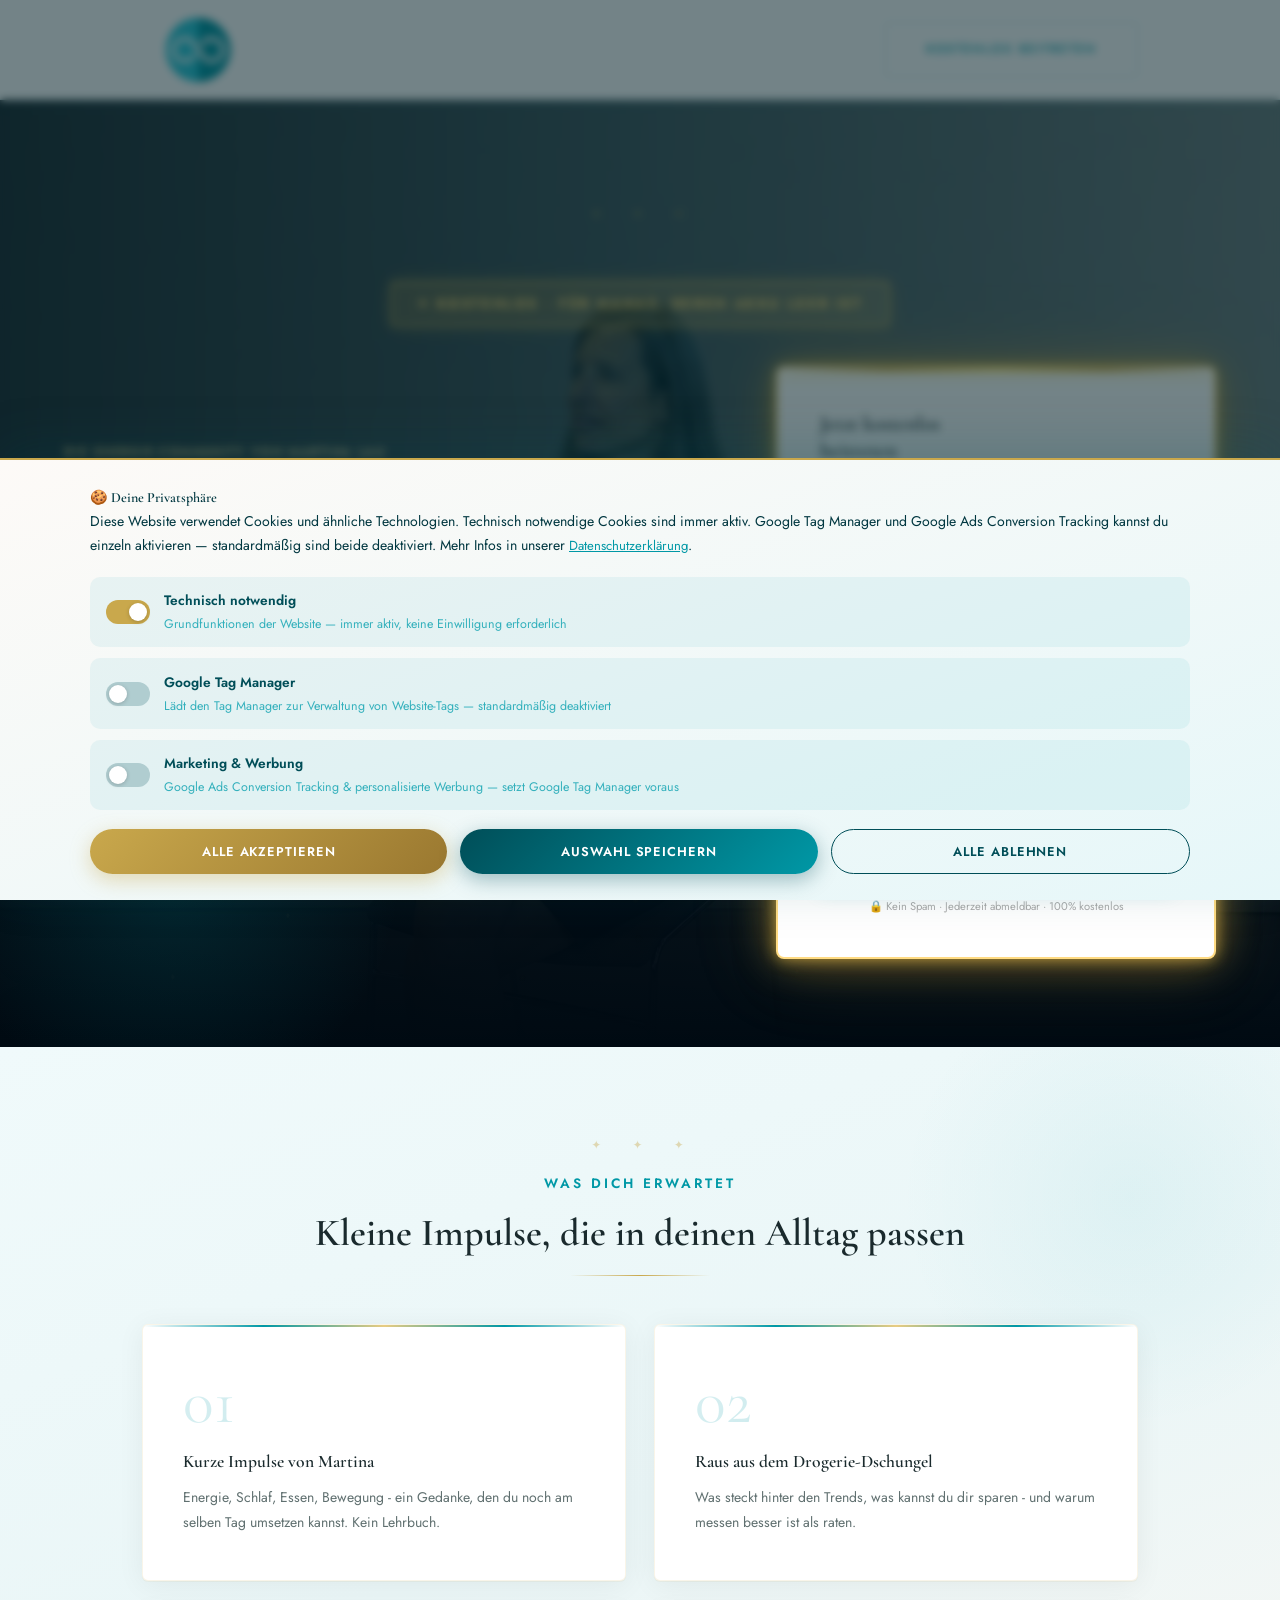
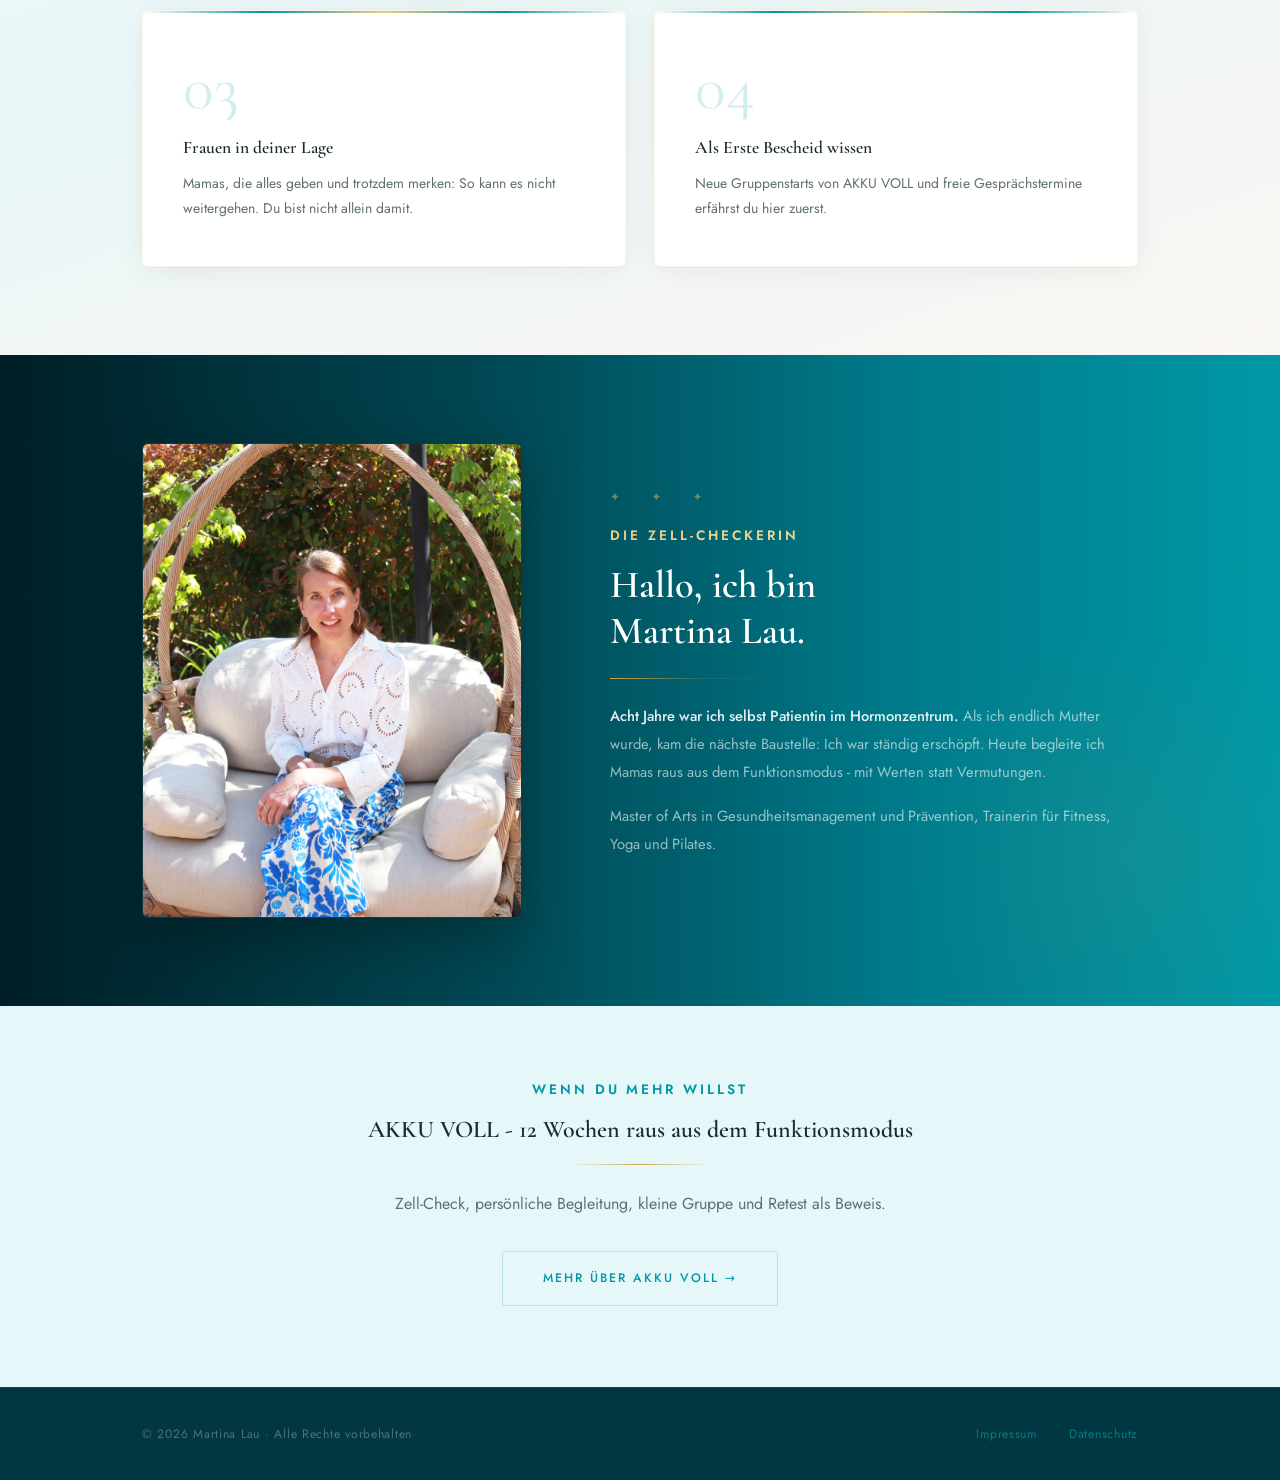
==== community.html @ 16f32d50 "Vorschau AKKU-VOLL-Coaching-Funnel: neue Startseite, Danke-Seite, Community (noindex) Noch nicht liv" ====
<!DOCTYPE html>
<html lang="de">
<head>
  <meta charset="UTF-8" />
  <meta name="viewport" content="width=device-width, initial-scale=1.0" />
  <title>Kostenlose Energie-Community | Martina Lau</title>
  <meta name="description" content="Die kostenlose Energie-Community von Martina Lau: kurze, alltagstaugliche Impulse für Mamas, deren Akku leer ist." />
  <meta name="robots" content="noindex, nofollow" /><!-- VORSCHAU: beim Livegang auf index, follow -->

  <!-- Consent Mode v2 Default — muss VOR GTM stehen -->
  <script>
    window.dataLayer = window.dataLayer || [];
    function gtag(){dataLayer.push(arguments);}
    gtag('consent', 'default', {
      'ad_storage':              'denied',
      'ad_user_data':            'denied',
      'ad_personalization':      'denied',
      'analytics_storage':       'denied',
      'functionality_storage':   'denied',
      'personalization_storage': 'denied',
      'security_storage':        'denied',
      'wait_for_update': 1000
    });
    // Gespeicherte Einwilligung SOFORT anwenden — vor GTM-Start, damit Tags mit
    // Consent-Pflicht schon beim ersten Page-View-Trigger korrekt feuern können
    (function() {
      try {
        var raw = localStorage.getItem('martina_lau_consent');
        if (!raw) return;
        var d = JSON.parse(raw);
        if (d.expires && Date.now() > d.expires) return;
        var mkt = !!d.marketing;
        gtag('consent', 'update', {
          'ad_storage':              mkt ? 'granted' : 'denied',
          'ad_user_data':            mkt ? 'granted' : 'denied',
          'ad_personalization':      mkt ? 'granted' : 'denied',
          'analytics_storage':       mkt ? 'granted' : 'denied',
          'functionality_storage':   mkt ? 'granted' : 'denied',
          'personalization_storage': mkt ? 'granted' : 'denied'
        });
      } catch (e) {}
    })();
  </script>
  <!-- Google Tag Manager -->
  <script>(function(w,d,s,l,i){w[l]=w[l]||[];w[l].push({'gtm.start':
  new Date().getTime(),event:'gtm.js'});var f=d.getElementsByTagName(s)[0],
  j=d.createElement(s),dl=l!='dataLayer'?'&l='+l:'';j.async=true;j.src=
  'https://www.googletagmanager.com/gtm.js?id='+i+dl;f.parentNode.insertBefore(j,f);
  })(window,document,'script','dataLayer','GTM-PBWMW7QB');</script>
  <!-- End Google Tag Manager -->
  <script>function loadGTM(){}</script>

  <!-- MailerLite Universal -->
  <script>
    (function(w,d,e,u,f,l,n){w[f]=w[f]||function(){(w[f].q=w[f].q||[])
    .push(arguments);},l=d.createElement(e),l.async=1,l.src=u,
    n=d.getElementsByTagName(e)[0],n.parentNode.insertBefore(l,n);})
    (window,document,'script','https://assets.mailerlite.com/js/universal.js','ml');
    ml('account', '1700428');
  </script>
  <!-- End MailerLite Universal -->

  <link rel="stylesheet" href="css/style.css" />
</head>
<body>
<!-- Google Tag Manager (noscript) -->
<noscript><iframe src="https://www.googletagmanager.com/ns.html?id=GTM-PBWMW7QB"
height="0" width="0" style="display:none;visibility:hidden"></iframe></noscript>
<!-- End Google Tag Manager (noscript) -->

  <nav class="nav">
    <div class="container">
      <div class="nav__inner">
        <a href="index.html" class="nav__logo">
          <div class="nav__logo-icon">
            <img src="Bilder/Logo_MartinaLau.png" alt="Martina Lau Logo" />
          </div>
          <div class="nav__logo-name">
            Martina Lau
            <small>Gesundheit &amp; Vitalität</small>
          </div>
        </a>
        <a href="#beitreten" class="btn btn--outline">Kostenlos beitreten</a>
      </div>
    </div>
  </nav>

  <section class="hero">
    <div style="position:absolute;inset:0;z-index:0;overflow:hidden;">
      <img src="Bilder/martina-hero.jpg" alt="" aria-hidden="true" fetchpriority="high"
           style="width:100%;height:100%;object-fit:cover;object-position:center top;transform:scaleX(-1);" />
      <div style="position:absolute;inset:0;background:linear-gradient(to right,rgba(0,20,28,0.82) 0%,rgba(0,40,52,0.66) 45%,rgba(0,55,70,0.42) 100%);"></div>
      <div style="position:absolute;inset:0;background:linear-gradient(to bottom,transparent 45%,rgba(0,10,18,0.9) 85%,rgba(0,10,18,1) 100%);"></div>
    </div>
    <canvas id="particles-canvas" aria-hidden="true"></canvas>

    <div class="container" style="position:relative;z-index:1;">
      <div style="text-align:center;margin-bottom:1.5rem;">
        <span class="gold-star">✦ &nbsp; ✦ &nbsp; ✦</span><br/>
        <div class="gold-badge" style="display:inline-flex;margin-top:0.8rem;">✦ Kostenlos · Für Mamas, deren Akku leer ist</div>
      </div>

      <div class="hero__inner">
        <div>
          <span class="eyebrow eyebrow--gold" style="white-space:normal;">Die Energie-Community von Martina Lau</span>
          <h1>Du musst das nicht<br/><em>allein rausfinden.</em></h1>
          <p class="hero__lead">
            Müde trotz Schlaf, Blähbauch trotz gesundem Essen, Kopf voller Nebel - und überall nur Tipps, die nicht in deinen Alltag passen? In der kostenlosen Energie-Community teilt Martina kurze, alltagstaugliche Impulse rund um Energie, Schlaf, Essen und Bewegung.
          </p>
          <p class="hero__lead" style="margin-top:0.8rem;">
            Ohne Wissens-Tsunami, ohne Verkaufs-Dauerfeuer. Und wenn du irgendwann mehr willst, weißt du, wo du Martina findest.
          </p>
        </div>

        <div id="beitreten">
          <div class="form-box" id="community-form-box">
            <p class="form-box__title">Jetzt kostenlos<br/>beitreten</p>
            <p class="form-box__sub">Trag dich ein - danach bekommst du direkt den Link zur Community.</p>

            <!--
              MAILERLITE: eigenes Formular "Energie-Community" mit eigener Gruppe anlegen,
              Double-Opt-in AN (es gehen danach Infos per Mail raus).
              Formular-ID unten statt FORM_ID_COMMUNITY eintragen.
            -->
            <iframe name="ml-hidden-frame-community" style="display:none;" aria-hidden="true"></iframe>
            <form action="https://assets.mailerlite.com/jsonp/1700428/forms/FORM_ID_COMMUNITY/subscribe"
                  method="post" target="ml-hidden-frame-community" id="community-form" novalidate>
              <div class="form-group">
                <label for="c-fname">Vorname</label>
                <input type="text" id="c-fname" name="fields[name]" placeholder="Dein Vorname" autocomplete="given-name" required />
              </div>
              <div class="form-group">
                <label for="c-email">E-Mail-Adresse</label>
                <input type="email" id="c-email" name="fields[email]" placeholder="deine@email.de" autocomplete="email" required />
              </div>
              <div class="form-checkbox">
                <input type="checkbox" id="c-privacy" name="privacy" required />
                <label for="c-privacy">
                  Ich bin einverstanden, dass meine Daten gespeichert werden, um mir den Zugang zur Community sowie Impulse und Angebote von Martina Lau per E-Mail zuzusenden. Jederzeit abmeldbar. Es gilt die <a href="datenschutz.html" target="_blank">Datenschutzerklärung</a>.
                </label>
              </div>
              <button type="submit" class="btn btn--primary btn--lg" id="c-submit">Ich bin dabei →</button>
              <p id="c-error" style="display:none;color:#e05;margin-top:0.8rem;font-size:0.85rem;text-align:center;"></p>
            </form>
            <p style="text-align:center;font-size:0.7rem;color:#aaa;margin-top:0.8rem;line-height:1.6;">🔒 Kein Spam · Jederzeit abmeldbar · 100% kostenlos</p>
          </div>

          <!-- Nach dem Absenden -->
          <div class="form-box" id="community-success" style="display:none;text-align:center;">
            <p class="form-box__title">Willkommen, <span id="c-success-name">schön</span>!</p>
            <p class="form-box__sub" style="margin-bottom:1.4rem;">Ein Klick noch - dann bist du in der Community.</p>
            <a href="#" id="community-join-link" target="_blank" rel="noopener" class="btn btn--primary btn--lg" style="width:100%;">Jetzt der Community beitreten →</a>
            <p style="font-size:0.82rem;color:var(--warm-gray);margin-top:1.2rem;line-height:1.7;">Und schau in dein Postfach: Bitte bestätige noch kurz deine E-Mail-Adresse, damit Martinas Impulse auch ankommen.</p>
          </div>
        </div>
      </div>
    </div>
  </section>

  <section class="learn">
    <div class="container">
      <div class="section-head">
        <span class="gold-star" style="opacity:0.4;">✦ &nbsp; ✦ &nbsp; ✦</span>
        <span class="eyebrow">Was dich erwartet</span>
        <h2>Kleine Impulse, die in deinen Alltag passen</h2>
        <div class="divider divider--gold" style="margin:1.2rem auto 1.5rem;"></div>
      </div>
      <div class="learn__grid">
        <div class="learn-card">
          <div class="learn-card__num">01</div>
          <h4>Kurze Impulse von Martina</h4>
          <p>Energie, Schlaf, Essen, Bewegung - ein Gedanke, den du noch am selben Tag umsetzen kannst. Kein Lehrbuch.</p>
        </div>
        <div class="learn-card">
          <div class="learn-card__num">02</div>
          <h4>Raus aus dem Drogerie-Dschungel</h4>
          <p>Was steckt hinter den Trends, was kannst du dir sparen - und warum messen besser ist als raten.</p>
        </div>
        <div class="learn-card">
          <div class="learn-card__num">03</div>
          <h4>Frauen in deiner Lage</h4>
          <p>Mamas, die alles geben und trotzdem merken: So kann es nicht weitergehen. Du bist nicht allein damit.</p>
        </div>
        <div class="learn-card">
          <div class="learn-card__num">04</div>
          <h4>Als Erste Bescheid wissen</h4>
          <p>Neue Gruppenstarts von AKKU VOLL und freie Gesprächstermine erfährst du hier zuerst.</p>
        </div>
      </div>
    </div>
  </section>

  <section class="about" id="ueber-martina">
    <canvas id="particles-canvas-about" aria-hidden="true"></canvas>
    <div class="container" style="position:relative;z-index:1;">
      <div class="about__inner">
        <div class="about__photo">
          <img src="Bilder/IMG_7118.JPG" alt="Martina Lau" />
        </div>
        <div>
          <span class="gold-star">✦ &nbsp; ✦ &nbsp; ✦</span>
          <span class="eyebrow eyebrow--gold">Die Zell-Checkerin</span>
          <h2>Hallo, ich bin<br/>Martina Lau.</h2>
          <div class="divider divider--gold-left"></div>
          <p><strong>Acht Jahre war ich selbst Patientin im Hormonzentrum.</strong> Als ich endlich Mutter wurde, kam die nächste Baustelle: Ich war ständig erschöpft. Heute begleite ich Mamas raus aus dem Funktionsmodus - mit Werten statt Vermutungen.</p>
          <p style="margin-top:1rem;">Master of Arts in Gesundheitsmanagement und Prävention, Trainerin für Fitness, Yoga und Pilates.</p>
        </div>
      </div>
    </div>
  </section>

  <section style="background:var(--teal-pale);padding:4.5rem 0;">
    <div class="container--narrow" style="text-align:center;">
      <span class="eyebrow">Wenn du mehr willst</span>
      <h2>AKKU VOLL - 12 Wochen raus aus dem Funktionsmodus</h2>
      <div class="divider divider--gold" style="margin:1.2rem auto 1.5rem;"></div>
      <p style="max-width:540px;margin:0 auto 2rem;color:var(--warm-gray);line-height:1.85;">Zell-Check, persönliche Begleitung, kleine Gruppe und Retest als Beweis.</p>
      <a href="index.html" class="btn btn--outline">Mehr über AKKU VOLL →</a>
    </div>
  </section>

  <footer class="footer">
    <div class="container">
      <div class="footer__inner">
        <span>© 2026 Martina Lau · Alle Rechte vorbehalten</span>
        <div class="footer__links">
          <a href="impressum.html">Impressum</a>
          <a href="datenschutz.html">Datenschutz</a>
        </div>
      </div>
    </div>
  </footer>

  <script src="js/main.js"></script>
  <script>
  (function() {
    // ── Einladungslink zur Community (WhatsApp/Telegram) hier eintragen ──
    var COMMUNITY_LINK = '';

    var EMAIL_RE = /^[^\s@]+@[^\s@]+\.[^\s@]{2,}$/;
    var form = document.getElementById('community-form');
    form.addEventListener('submit', function(e) {
      var name    = document.getElementById('c-fname').value.trim();
      var email   = document.getElementById('c-email').value.trim();
      var privacy = document.getElementById('c-privacy').checked;
      var err     = document.getElementById('c-error');
      function fail(msg) { e.preventDefault(); err.textContent = msg; err.style.display = 'block'; }
      if (!name || !email) return fail('Bitte Vorname und E-Mail ausfüllen.');
      if (!EMAIL_RE.test(email)) return fail('Bitte gib eine gültige E-Mail-Adresse ein.');
      if (!privacy) return fail('Bitte stimme der Datenschutzerklärung zu.');

      err.style.display = 'none';
      document.getElementById('c-submit').disabled = true;

      window.dataLayer = window.dataLayer || [];
      window.dataLayer.push({ event: 'lead_community', funnel: 'akku-voll' });

      // Solange keine echte Formular-ID eingetragen ist, nichts an MailerLite senden
      if (form.action.indexOf('FORM_ID_') !== -1) e.preventDefault();

      setTimeout(function() {
        document.getElementById('c-success-name').textContent = name;
        var link = document.getElementById('community-join-link');
        if (COMMUNITY_LINK) { link.href = COMMUNITY_LINK; }
        else { link.removeAttribute('target'); link.addEventListener('click', function(ev) { ev.preventDefault(); alert('Der Community-Link wird noch eingetragen.'); }); }
        document.getElementById('community-form-box').style.display = 'none';
        document.getElementById('community-success').style.display = 'block';
      }, 700);
    });
  })();
  </script>
<!-- ══════════════════════════════════════════════
     DSGVO COOKIE BANNER — Consent Mode v2
     Martina Lau · martinalau.org
     ══════════════════════════════════════════════ -->
<style>
  #cb-overlay {
    position: fixed; inset: 0; z-index: 99998;
    background: rgba(0,30,37,.55);
    backdrop-filter: blur(4px);
    display: none; opacity: 0;
    transition: opacity .35s ease;
  }
  #cb-overlay.cb-visible { display: block; }
  #cb-overlay.cb-show { opacity: 1; }

  #cb-banner {
    position: fixed; bottom: 0; left: 0; right: 0;
    z-index: 99999;
    background: linear-gradient(160deg, #FDFAF7 0%, #E6F7F9 100%);
    border-top: 2px solid #C9A84C;
    box-shadow: 0 -12px 48px rgba(0,78,88,.18);
    padding: 1.6rem 2rem;
    display: none;
    transform: translateY(100%);
    transition: transform .45s cubic-bezier(0.22,1,0.36,1);
    font-family: 'Jost', sans-serif;
  }
  #cb-banner.cb-visible { display: block; }
  #cb-banner.cb-show { transform: translateY(0); }

  .cb-inner { max-width: 1100px; margin: 0 auto; }

  .cb-top {
    display: flex; gap: 2rem; align-items: flex-start;
    flex-wrap: wrap; margin-bottom: 1.2rem;
  }
  .cb-text { flex: 1; min-width: 260px; }
  .cb-text p { font-size: .88rem; line-height: 1.7; color: #003740; margin: 0; }
  .cb-text a { color: #0098A6; text-decoration: underline; font-size: .82rem; }

  .cb-title {
    font-family: 'Cormorant Garamond', serif;
    font-size: 1.3rem; font-weight: 600;
    color: #004E58; margin-bottom: .5rem;
  }

  .cb-toggles { display: flex; flex-direction: column; gap: .7rem; margin-bottom: 1.2rem; }
  .cb-toggle-row {
    display: flex; align-items: center; gap: .9rem;
    background: rgba(0,152,166,.07); border-radius: 10px;
    padding: .7rem 1rem;
  }
  .cb-toggle-label { flex: 1; font-size: .84rem; color: #003740; }
  .cb-toggle-label strong { display: block; font-size: .86rem; font-weight: 700; color: #004E58; }
  .cb-toggle-label span { font-size: .78rem; color: #33B0BC; }

  .cb-switch { position: relative; width: 44px; height: 24px; flex-shrink: 0; }
  .cb-switch input { opacity: 0; width: 0; height: 0; }
  .cb-slider {
    position: absolute; inset: 0; background: #B0CDD0;
    border-radius: 24px; cursor: pointer;
    transition: background .3s;
  }
  .cb-slider::before {
    content: ''; position: absolute;
    width: 18px; height: 18px; border-radius: 50%;
    background: #fff; left: 3px; top: 3px;
    transition: transform .3s;
    box-shadow: 0 1px 4px rgba(0,0,0,.2);
  }
  .cb-switch input:checked + .cb-slider { background: #0098A6; }
  .cb-switch input:checked + .cb-slider::before { transform: translateX(20px); }
  .cb-switch input:disabled + .cb-slider { background: #C9A84C; cursor: default; }
  .cb-switch input:disabled + .cb-slider::before { transform: translateX(20px); }

  .cb-buttons { display: flex; gap: .8rem; flex-wrap: wrap; }
  .cb-buttons .cb-btn { flex: 1 1 0; }
  .cb-btn {
    flex: 1; min-width: 130px;
    padding: .75rem 1.4rem;
    border-radius: 50px; border: none; cursor: pointer;
    font-family: 'Jost', sans-serif;
    font-size: .8rem; font-weight: 700;
    letter-spacing: .07em; text-transform: uppercase;
    transition: all .3s ease;
  }
  .cb-btn-accept {
    background: linear-gradient(135deg, #C9A84C, #9A7830);
    color: #fff;
    box-shadow: 0 6px 20px rgba(201,168,76,.4);
  }
  .cb-btn-accept:hover { transform: translateY(-2px); box-shadow: 0 10px 28px rgba(201,168,76,.5); }
  .cb-btn-save {
    background: linear-gradient(135deg, #004E58, #0098A6);
    color: #fff;
    box-shadow: 0 6px 20px rgba(0,78,88,.35);
  }
  .cb-btn-save:hover { transform: translateY(-2px); box-shadow: 0 10px 28px rgba(0,78,88,.45); }
  .cb-btn-reject {
    background: transparent;
    color: #004E58;
    border: 1.5px solid #004E58;
    flex: 1; min-width: 130px;
  }
  .cb-btn-reject:hover { background: rgba(0,78,88,.08); }

  @media (max-width: 640px) {
    #cb-banner { padding: 1.2rem 1rem; }
    .cb-buttons { flex-direction: column; }
    .cb-btn { min-width: unset; }
  }
</style>

<div id="cb-overlay"></div>

<div id="cb-banner" role="dialog" aria-modal="true" aria-label="Cookie-Einstellungen">
  <div class="cb-inner">
    <div class="cb-top">
      <div class="cb-text">
        <p class="cb-title">🍪 Deine Privatsphäre</p>
        <p>
          Diese Website verwendet Cookies und ähnliche Technologien.
          Technisch notwendige Cookies sind immer aktiv.
          Google Tag Manager und Google Ads Conversion Tracking kannst du einzeln aktivieren — standardmäßig sind beide deaktiviert.
          Mehr Infos in unserer <a href="datenschutz.html">Datenschutzerklärung</a>.
        </p>
      </div>
    </div>

    <div class="cb-toggles">
      <div class="cb-toggle-row">
        <label class="cb-switch">
          <input type="checkbox" checked disabled>
          <span class="cb-slider"></span>
        </label>
        <div class="cb-toggle-label">
          <strong>Technisch notwendig</strong>
          <span>Grundfunktionen der Website — immer aktiv, keine Einwilligung erforderlich</span>
        </div>
      </div>
      <div class="cb-toggle-row">
        <label class="cb-switch">
          <input type="checkbox" id="cb-gtm">
          <span class="cb-slider"></span>
        </label>
        <div class="cb-toggle-label">
          <strong>Google Tag Manager</strong>
          <span>Lädt den Tag Manager zur Verwaltung von Website-Tags — standardmäßig deaktiviert</span>
        </div>
      </div>
      <div class="cb-toggle-row">
        <label class="cb-switch">
          <input type="checkbox" id="cb-marketing">
          <span class="cb-slider"></span>
        </label>
        <div class="cb-toggle-label">
          <strong>Marketing &amp; Werbung</strong>
          <span>Google Ads Conversion Tracking &amp; personalisierte Werbung — setzt Google Tag Manager voraus</span>
        </div>
      </div>
    </div>

    <div class="cb-buttons">
      <button class="cb-btn cb-btn-accept" id="cb-accept-all">Alle akzeptieren</button>
      <button class="cb-btn cb-btn-save"   id="cb-save">Auswahl speichern</button>
      <button class="cb-btn cb-btn-reject" id="cb-reject-all">Alle ablehnen</button>
    </div>
  </div>
</div>

<script>
'use strict';
(function() {
  const STORAGE_KEY = 'martina_lau_consent';
  const EXPIRY_DAYS = 365;

  const banner  = document.getElementById('cb-banner');
  const overlay = document.getElementById('cb-overlay');
  const chkGtm  = document.getElementById('cb-gtm');
  const chkMktg = document.getElementById('cb-marketing');

  chkMktg.addEventListener('change', function() { if (this.checked) chkGtm.checked = true; });
  chkGtm.addEventListener('change',  function() { if (!this.checked) chkMktg.checked = false; });

  function applyConsent(gtm, marketing) {
    loadGTM();
    gtag('consent', 'update', {
      'ad_storage':              marketing ? 'granted' : 'denied',
      'ad_user_data':            marketing ? 'granted' : 'denied',
      'ad_personalization':      marketing ? 'granted' : 'denied',
      'analytics_storage':       marketing ? 'granted' : 'denied'
    });
    if (marketing) {
      gtag('consent', 'update', {
        'functionality_storage':   'granted',
        'personalization_storage': 'granted'
      });
    }
    window.dataLayer = window.dataLayer || [];
    window.dataLayer.push({
      'event':             'consent_update',
      'gtm_consent':       gtm       ? 'granted' : 'denied',
      'marketing_consent': marketing ? 'granted' : 'denied'
    });
  }

  function saveConsent(gtm, marketing) {
    const data = {
      gtm: gtm, marketing: marketing,
      timestamp: new Date().toISOString(),
      version: '2.0',
      expires: Date.now() + EXPIRY_DAYS * 86400000
    };
    localStorage.setItem(STORAGE_KEY, JSON.stringify(data));
    applyConsent(gtm, marketing);
    closeBanner();
  }

  function openBanner() {
    overlay.classList.add('cb-visible');
    banner.classList.add('cb-visible');
    requestAnimationFrame(() => {
      overlay.classList.add('cb-show');
      banner.classList.add('cb-show');
    });
    document.body.style.overflow = 'hidden';
  }

  function closeBanner() {
    banner.classList.remove('cb-show');
    overlay.classList.remove('cb-show');
    setTimeout(() => {
      banner.classList.remove('cb-visible');
      overlay.classList.remove('cb-visible');
      document.body.style.overflow = '';
    }, 450);
  }

  function loadSaved() {
    try {
      const raw = localStorage.getItem(STORAGE_KEY);
      if (!raw) return null;
      const data = JSON.parse(raw);
      if (data.expires && Date.now() > data.expires) {
        localStorage.removeItem(STORAGE_KEY);
        return null;
      }
      return data;
    } catch(e) { return null; }
  }

  document.getElementById('cb-accept-all').addEventListener('click', function() {
    chkGtm.checked = true; chkMktg.checked = true;
    saveConsent(true, true);
  });
  document.getElementById('cb-reject-all').addEventListener('click', function() {
    chkGtm.checked = false; chkMktg.checked = false;
    saveConsent(false, false);
  });
  document.getElementById('cb-save').addEventListener('click', function() {
    const gtm = chkGtm.checked;
    const marketing = chkMktg.checked && gtm;
    saveConsent(gtm, marketing);
  });

  const saved = loadSaved();
  if (saved) {
    applyConsent(saved.gtm || false, saved.marketing || false);
  } else {
    setTimeout(openBanner, 600);
  }
})();
</script>

</body>
</html>
---- css/style.css ----
/* ============================================
   MARTINA LAU – WEBINAR FUNNEL
   Stil: Luxus · Wellness · Feminin · Hell
   Palette: Teal #0098A6 · Gold · Weiß/Creme
   ============================================ */

/* ── Cormorant Garamond ── */
@font-face { font-family: 'Cormorant Garamond'; font-style: normal; font-weight: 300; font-display: swap; src: url('../fonts/cormorant-garamond-v21-latin/cormorant-garamond-v21-latin-300.woff2') format('woff2'); }
@font-face { font-family: 'Cormorant Garamond'; font-style: italic; font-weight: 300; font-display: swap; src: url('../fonts/cormorant-garamond-v21-latin/cormorant-garamond-v21-latin-300italic.woff2') format('woff2'); }
@font-face { font-family: 'Cormorant Garamond'; font-style: normal; font-weight: 400; font-display: swap; src: url('../fonts/cormorant-garamond-v21-latin/cormorant-garamond-v21-latin-regular.woff2') format('woff2'); }
@font-face { font-family: 'Cormorant Garamond'; font-style: italic; font-weight: 400; font-display: swap; src: url('../fonts/cormorant-garamond-v21-latin/cormorant-garamond-v21-latin-italic.woff2') format('woff2'); }
@font-face { font-family: 'Cormorant Garamond'; font-style: normal; font-weight: 500; font-display: swap; src: url('../fonts/cormorant-garamond-v21-latin/cormorant-garamond-v21-latin-500.woff2') format('woff2'); }
@font-face { font-family: 'Cormorant Garamond'; font-style: italic; font-weight: 500; font-display: swap; src: url('../fonts/cormorant-garamond-v21-latin/cormorant-garamond-v21-latin-500italic.woff2') format('woff2'); }
@font-face { font-family: 'Cormorant Garamond'; font-style: normal; font-weight: 600; font-display: swap; src: url('../fonts/cormorant-garamond-v21-latin/cormorant-garamond-v21-latin-600.woff2') format('woff2'); }
@font-face { font-family: 'Cormorant Garamond'; font-style: italic; font-weight: 600; font-display: swap; src: url('../fonts/cormorant-garamond-v21-latin/cormorant-garamond-v21-latin-600italic.woff2') format('woff2'); }

/* ── Jost ── */
@font-face { font-family: 'Jost'; font-style: normal; font-weight: 300; font-display: swap; src: url('../fonts/jost-v20-latin/jost-v20-latin-300.woff2') format('woff2'); }
@font-face { font-family: 'Jost'; font-style: normal; font-weight: 400; font-display: swap; src: url('../fonts/jost-v20-latin/jost-v20-latin-regular.woff2') format('woff2'); }
@font-face { font-family: 'Jost'; font-style: normal; font-weight: 500; font-display: swap; src: url('../fonts/jost-v20-latin/jost-v20-latin-500.woff2') format('woff2'); }
@font-face { font-family: 'Jost'; font-style: normal; font-weight: 600; font-display: swap; src: url('../fonts/jost-v20-latin/jost-v20-latin-600.woff2') format('woff2'); }

/* ── Raleway ── */
@font-face { font-family: 'Raleway'; font-style: normal; font-weight: 200; font-display: swap; src: url('../fonts/raleway-v37-latin/raleway-v37-latin-200.woff2') format('woff2'); }
@font-face { font-family: 'Raleway'; font-style: normal; font-weight: 300; font-display: swap; src: url('../fonts/raleway-v37-latin/raleway-v37-latin-300.woff2') format('woff2'); }
@font-face { font-family: 'Raleway'; font-style: normal; font-weight: 400; font-display: swap; src: url('../fonts/raleway-v37-latin/raleway-v37-latin-regular.woff2') format('woff2'); }

/* ══════════════════════════════════════════
   VARIABLEN
   ══════════════════════════════════════════ */
:root {
  /* ── Luxury-Gradient für alle dunklen Sektionen ── */
  --gradient-dark: linear-gradient(to right, #001E25 0%, #004A56 40%, #007A8A 70%, #0098A6 100%);

  /* ── Martinas Brand-Teal (exakt von Website) ── */
  --teal:          #0098A6;
  --teal-dark:     #00707C;
  --teal-deep:     #004E58;   /* Für Hero/CTA-Hintergründe */
  --teal-deeper:   #003740;   /* Dunkelste Variante */
  --teal-light:    #33B0BC;
  --teal-pale:     #E6F7F9;   /* Sehr helles Teal für Akzentflächen */
  --teal-muted:    rgba(0,152,166,0.1);
  --teal-glow:     rgba(0,152,166,0.2);
  --teal-border:   rgba(0,152,166,0.2);

  /* ── Gold — Luxus-Schicht ── */
  --gold:          #C9A84C;
  --gold-light:    #E8CC82;
  --gold-bright:   #F5DFA0;
  --gold-deep:     #9A7830;
  --gold-subtle:   rgba(201,168,76,0.08);
  --gold-border:   rgba(201,168,76,0.22);
  --gold-glow:     rgba(201,168,76,0.3);

  /* ── Helle Basis-Farben ── */
  --white:         #FFFFFF;
  --cream:         #FDFAF7;
  --cream-teal:    #F0FAFB;   /* Creme mit Teal-Hauch */
  --cream-warm:    #FAF7F3;
  --light-bg:      #F5F9FA;   /* Sehr helles Teal-Grau */

  /* ── Text & Neutral ── */
  --dark:          #1A2A2D;   /* Fast-Schwarz mit Teal-Unterton */
  --charcoal:      #2E3A3C;
  --warm-gray:     #607070;
  --light-gray:    #A0B0B2;
  --border:        rgba(0,152,166,0.12);
  --border-soft:   rgba(0,0,0,0.07);

  /* ── Fonts ── */
  --font-serif:    'Cormorant Garamond', Georgia, serif;
  --font-sans:     'Jost', system-ui, sans-serif;
}

/* ══════════════════════════════════════════
   RESET & BASE
   ══════════════════════════════════════════ */
*, *::before, *::after { box-sizing: border-box; margin: 0; padding: 0; }
html { scroll-behavior: smooth; overflow-x: hidden; }

body {
  font-family: var(--font-sans);
  font-weight: 400;
  color: var(--charcoal);
  background: var(--white);
  line-height: 1.75;
  -webkit-font-smoothing: antialiased;
  overflow-x: hidden;
}

/* ══════════════════════════════════════════
   TYPOGRAFIE
   ══════════════════════════════════════════ */
h1, h2, h3 {
  font-family: var(--font-serif);
  font-weight: 600;
  line-height: 1.2;
  color: var(--dark);
}

h4, h5 {
  font-family: var(--font-sans);
  font-weight: 600;
  color: var(--dark);
}

.eyebrow {
  display: block;
  font-family: var(--font-sans);
  font-size: 0.85rem;
  font-weight: 600;
  letter-spacing: 0.22em;
  text-transform: uppercase;
  color: var(--teal);
  margin-bottom: 0.9rem;
  opacity: 1;
}

.eyebrow--gold {
  background: linear-gradient(90deg, var(--gold-light) 0%, var(--gold-bright) 35%, #FFF3C4 55%, var(--gold-bright) 75%, var(--gold-light) 100%);
  background-size: 200% auto;
  -webkit-background-clip: text;
  background-clip: text;
  -webkit-text-fill-color: transparent;
  animation: shimmer 5s linear infinite;
}

.eyebrow--white { color: rgba(255,255,255,0.7); letter-spacing: 0.25em; }

/* ══════════════════════════════════════════
   LAYOUT
   ══════════════════════════════════════════ */
.container        { max-width: 1060px; margin: 0 auto; padding: 0 2rem; }
.container--narrow { max-width: 680px;  margin: 0 auto; padding: 0 2rem; }
.container--wide  { max-width: 1200px; margin: 0 auto; padding: 0 2rem; }
section { padding: 5.5rem 0; }

/* ══════════════════════════════════════════
   NAVIGATION
   ══════════════════════════════════════════ */
.nav {
  background: var(--white);
  padding: 1.1rem 0;
  border-bottom: 1px solid var(--border);
  position: sticky;
  top: 0;
  z-index: 100;
  box-shadow: 0 2px 20px rgba(0,152,166,0.06);
}

.nav__inner {
  display: flex;
  align-items: center;
  justify-content: space-between;
}

.nav__logo {
  display: flex;
  align-items: center;
  gap: 0.75rem;
  text-decoration: none;
}

.nav__logo-icon {
  display: flex;
  align-items: center;
  justify-content: center;
}

.nav__logo-icon img {
  height: 64px;
  width: auto;
  object-fit: contain;
}

.nav__logo-name {
  display: none;
}

/* ══════════════════════════════════════════
   BUTTONS
   ══════════════════════════════════════════ */
.btn {
  display: inline-block;
  font-family: var(--font-sans);
  font-weight: 500;
  font-size: 0.77rem;
  letter-spacing: 0.16em;
  text-transform: uppercase;
  padding: 1rem 2.5rem;
  border: none;
  cursor: pointer;
  text-decoration: none;
  transition: all 0.3s ease;
  position: relative;
  overflow: hidden;
}

/* Primär: Martinas Teal */
.btn--primary {
  background: var(--teal);
  color: var(--white);
  box-shadow: 0 4px 20px rgba(0,152,166,0.3);
  border-radius: 3px;
}

.btn--primary:hover {
  background: var(--teal-dark);
  transform: translateY(-2px);
  box-shadow: 0 10px 32px rgba(0,152,166,0.45);
}

/* Gold-Akzent Button (für dunkle Sektionen) */
.btn--gold {
  background: linear-gradient(135deg, var(--gold-deep), var(--gold), var(--gold-light));
  color: var(--teal-deep);
  font-weight: 600;
  box-shadow: 0 4px 20px rgba(201,168,76,0.3);
  border-radius: 3px;
}

.btn--gold:hover {
  transform: translateY(-2px);
  box-shadow: 0 12px 36px rgba(201,168,76,0.5);
}

.btn--outline {
  background: transparent;
  color: var(--teal);
  border: 1.5px solid var(--teal-border);
  border-radius: 3px;
}

.btn--outline:hover {
  background: var(--teal-pale);
  border-color: var(--teal);
}

.btn--outline-white {
  background: transparent;
  color: rgba(255,255,255,0.85);
  border: 1px solid rgba(255,255,255,0.3);
  border-radius: 3px;
}

.btn--outline-white:hover {
  background: rgba(255,255,255,0.1);
  border-color: rgba(255,255,255,0.6);
}

/* Pill-Button — wie auf martinalau.com */
.btn--pill {
  background: transparent;
  color: var(--white);
  border: 1.5px solid rgba(255,255,255,0.4);
  border-radius: 50px;
  padding: 0.85rem 2.2rem;
  display: inline-flex;
  align-items: center;
  gap: 0.55rem;
  font-size: 0.72rem;
  letter-spacing: 0.18em;
}

.btn--pill:hover {
  background: rgba(255,255,255,0.09);
  border-color: rgba(255,255,255,0.75);
  transform: translateY(-2px);
  box-shadow: 0 8px 28px rgba(0,0,0,0.18);
}

.btn--pill--gold {
  color: var(--gold-light);
  border-color: rgba(201,168,76,0.45);
}

.btn--pill--gold:hover {
  background: rgba(201,168,76,0.08);
  border-color: var(--gold);
  box-shadow: 0 8px 28px rgba(201,168,76,0.18);
}

.btn--pill--teal {
  color: var(--teal);
  border-color: rgba(0,152,166,0.4);
}

.btn--pill--teal:hover {
  background: var(--teal-muted);
  border-color: var(--teal);
  box-shadow: 0 8px 28px rgba(0,152,166,0.18);
}

.btn--lg { padding: 1.2rem 3.2rem; font-size: 0.8rem; }

/* ══════════════════════════════════════════
   ✦ FLOATING RIBBON SYSTEM ✦
   ══════════════════════════════════════════ */
.ribbons {
  position: absolute;
  inset: 0;
  overflow: hidden;
  pointer-events: none;
  z-index: 0;
}

/* Dünne Lichtlinien — Gold auf Teal-Dunkel */
.ribbon {
  position: absolute;
  left: -15%;
  width: 130%;
  height: 1px;
  background: linear-gradient(
    90deg,
    transparent 0%,
    rgba(201,168,76,0.06) 15%,
    rgba(232,204,130,0.55) 50%,
    rgba(201,168,76,0.06) 85%,
    transparent 100%
  );
  animation: ribbonFloat linear infinite;
  will-change: transform, opacity;
}

.ribbon:nth-child(1) { top: 12%; animation-duration: 22s; animation-delay:   0s; transform: rotate(-1.8deg); opacity: 0.9; }
.ribbon:nth-child(2) { top: 28%; animation-duration: 30s; animation-delay:  -8s; transform: rotate( 0.6deg); opacity: 0.5; height: 0.5px; }
.ribbon:nth-child(3) { top: 47%; animation-duration: 19s; animation-delay: -14s; transform: rotate(-0.4deg); opacity: 1; }
.ribbon:nth-child(4) { top: 63%; animation-duration: 27s; animation-delay:  -5s; transform: rotate( 1.4deg); opacity: 0.45; height: 0.5px; }
.ribbon:nth-child(5) { top: 80%; animation-duration: 24s; animation-delay: -18s; transform: rotate(-1deg);  opacity: 0.8; }

/* Breite, zarte Lichtkegel */
.ribbon-glow {
  position: absolute;
  left: -20%;
  width: 140%;
  background: linear-gradient(180deg, transparent, rgba(201,168,76,0.04), transparent);
  animation: ribbonFloat linear infinite;
  will-change: opacity;
}

.ribbon-glow:nth-child(6) { top: 18%; height: 80px;  animation-duration: 28s; animation-delay:  -3s; }
.ribbon-glow:nth-child(7) { top: 52%; height: 100px; animation-duration: 36s; animation-delay: -16s; }
.ribbon-glow:nth-child(8) { top: 72%; height: 60px;  animation-duration: 22s; animation-delay:  -9s; }

@keyframes ribbonFloat {
  0%   { transform: translateX(-4%); opacity: 0.7; }
  33%  { opacity: 1; }
  66%  { opacity: 0.5; }
  100% { transform: translateX( 4%); opacity: 0.7; }
}

/* ══════════════════════════════════════════
   GOLDENE PARTIKEL — Canvas
   ══════════════════════════════════════════ */
canvas[id^="particles-canvas"] {
  position: absolute;
  inset: 0;
  width: 100%;
  height: 100%;
  pointer-events: none;
  z-index: 0;
}

/* ══════════════════════════════════════════
   DEKORATIVE GOLD-ELEMENTE
   ══════════════════════════════════════════ */
.gold-star {
  color: var(--gold);
  font-size: 0.75rem;
  letter-spacing: 0.4em;
  display: block;
  margin-bottom: 1rem;
  opacity: 0.6;
}

.gold-badge {
  display: inline-flex;
  align-items: center;
  gap: 0.5rem;
  background: linear-gradient(135deg, rgba(212,175,85,0.25) 0%, rgba(255,220,120,0.18) 100%);
  border: 1.5px solid rgba(255,210,100,0.7);
  border-radius: 2px;
  padding: 0.6rem 1.6rem;
  font-size: 0.82rem;
  font-weight: 700;
  letter-spacing: 0.2em;
  text-transform: uppercase;
  color: #FFD87A;
  margin-bottom: 1.2rem;
  box-shadow: 0 0 18px rgba(255,210,80,0.25), 0 0 4px rgba(255,200,60,0.15), inset 0 1px 0 rgba(255,230,130,0.2);
  white-space: nowrap;
  text-shadow: 0 0 12px rgba(255,220,80,0.5);
}

.gold-badge--light {
  color: var(--gold-light);
  background: rgba(201,168,76,0.1);
  border-color: rgba(201,168,76,0.25);
}

.divider {
  width: 40px;
  height: 1.5px;
  background: var(--teal);
  margin: 1.5rem auto;
  border: none;
}

.divider--left  { margin-left: 0; }

.divider--gold {
  background: linear-gradient(90deg, transparent, var(--gold), transparent);
  height: 1px;
  width: 140px;
  border: none;
  margin: 1.2rem auto;
}

.divider--gold-left {
  background: linear-gradient(90deg, var(--gold), rgba(201,168,76,0.15), transparent);
  height: 1px;
  width: 180px;
  margin: 1.5rem 0;
  border: none;
}

.divider--teal {
  background: linear-gradient(90deg, transparent, var(--teal), transparent);
  height: 1px;
  width: 100px;
  border: none;
  margin: 1rem auto;
}

@keyframes shimmer {
  0%   { background-position: 200% center; }
  100% { background-position: -200% center; }
}

.shimmer-text {
  background: linear-gradient(90deg, var(--gold-deep) 0%, var(--gold-light) 30%, var(--gold-bright) 50%, var(--gold-light) 70%, var(--gold-deep) 100%);
  background-size: 200% auto;
  -webkit-background-clip: text;
  background-clip: text;
  -webkit-text-fill-color: transparent;
  animation: shimmer 4s linear infinite;
}

.quote-block {
  border-left: 2px solid var(--teal);
  padding-left: 1.6rem;
  margin: 2rem 0;
}

.quote-block--gold { border-left-color: var(--gold); }

.quote-block p {
  font-family: var(--font-serif);
  font-style: italic;
  font-size: 1.1rem !important;
  font-weight: 300;
  line-height: 1.75 !important;
  color: rgba(255,255,255,0.82) !important;
}

/* ══════════════════════════════════════════
   HERO — TEAL-DUNKEL HINTERGRUND
   ══════════════════════════════════════════ */
.hero {
  background: var(--gradient-dark);
  color: var(--white);
  padding: 6.5rem 0 5.5rem;
  position: relative;
  overflow: hidden;
}

/* Feines Grid-Muster */
.hero__bg-line {
  position: absolute;
  inset: 0;
  background-image:
    linear-gradient(rgba(255,255,255,0.03) 1px, transparent 1px),
    linear-gradient(90deg, rgba(255,255,255,0.03) 1px, transparent 1px);
  background-size: 50px 50px;
  pointer-events: none;
}

/* Teal-Glow unten links */
.hero::after {
  content: '';
  position: absolute;
  bottom: -80px; left: -80px;
  width: 500px; height: 500px;
  background: radial-gradient(circle, rgba(0,152,166,0.18) 0%, transparent 65%);
  pointer-events: none;
}

.hero > * { position: relative; z-index: 1; }
.hero .container { position: relative; z-index: 1; max-width: 1440px; padding: 0 4rem; }

.hero__inner {
  display: grid;
  grid-template-columns: 1fr 440px;
  gap: 9rem;
  align-items: center;
  min-width: 0;
}

.hero__inner > * { min-width: 0; }

/* Badge zentriert im Hero */
.hero .gold-badge {
  display: block;
  width: fit-content;
  margin: 0 auto 1rem;
  text-align: center;
}

/* Eyebrow einzeilig im Hero */
.hero .eyebrow--gold {
  white-space: nowrap;
  font-size: 0.75rem;
  letter-spacing: 0.12em;
}

.hero h1 {
  font-size: clamp(2rem, 4vw, 3.1rem);
  color: var(--white);
  margin-bottom: 1.5rem;
  line-height: 1.2;
  font-weight: 600;
}

.hero h1 em {
  font-style: italic;
  font-weight: 300;
  background: linear-gradient(135deg, var(--gold-light), var(--gold-bright), var(--gold-light));
  -webkit-background-clip: text;
  background-clip: text;
  -webkit-text-fill-color: transparent;
}

.hero__lead {
  font-size: 1rem;
  color: rgba(255,255,255,0.65);
  max-width: 500px;
  margin-bottom: 2.5rem;
  line-height: 1.9;
}

/* ══════════════════════════════════════════
   TRUST STRIP
   ══════════════════════════════════════════ */
.trust-strip {
  display: flex;
  align-items: center;
  gap: 1rem;
  flex-wrap: wrap;
  margin: 2rem 0;
  padding: 0.9rem 1.3rem;
  background: rgba(255,255,255,0.07);
  border: 1px solid rgba(255,255,255,0.15);
  border-radius: 4px;
}

.trust-strip__item { display: flex; align-items: center; gap: 0.4rem; font-size: 0.8rem; color: rgba(255,255,255,0.65); }
.trust-strip__item strong { color: rgba(255,255,255,0.92); }
.trust-strip__stars { color: var(--gold-light); font-size: 0.75rem; letter-spacing: 0.06em; }
.trust-strip__sep  { color: rgba(255,255,255,0.2); }

/* ══════════════════════════════════════════
   COUNTDOWN
   ══════════════════════════════════════════ */
.countdown-wrap       { margin: 2rem 0 0; }
.countdown-wrap__label {
  font-size: 0.63rem;
  letter-spacing: 0.18em;
  text-transform: uppercase;
  color: rgba(255,255,255,0.35);
  margin-bottom: 0.8rem;
}

.countdown { display: flex; gap: 0.75rem; flex-wrap: wrap; }

.countdown__unit {
  text-align: center;
  background: rgba(255,255,255,0.06);
  border: 1px solid rgba(255,255,255,0.12);
  border-radius: 3px;
  padding: 1.2rem 1.4rem;
  min-width: 88px;
}

.countdown__num {
  display: block;
  font-family: var(--font-serif);
  font-size: 2.6rem;
  font-weight: 600;
  line-height: 1;
  background: linear-gradient(135deg, var(--gold-light), var(--gold-bright));
  -webkit-background-clip: text;
  background-clip: text;
  -webkit-text-fill-color: transparent;
}

.countdown__label {
  display: block;
  font-size: 0.58rem;
  letter-spacing: 0.14em;
  text-transform: uppercase;
  color: rgba(255,255,255,0.28);
  margin-top: 0.3rem;
}

.countdown--center { justify-content: center; }

/* ══════════════════════════════════════════
   ANMELDEFORMULAR
   ══════════════════════════════════════════ */
.form-box {
  background: var(--white);
  border-radius: 8px;
  padding: 2.6rem;
  border: 2px solid rgba(255,210,100,0.8);
  position: relative;
  overflow: hidden;
  z-index: 1;
  box-shadow:
    0 0 15px rgba(255,210,80,0.6),
    0 0 40px rgba(255,190,60,0.4),
    0 0 80px rgba(212,175,85,0.25),
    0 20px 50px rgba(0,0,0,0.15);
}

.form-box::before {
  content: '';
  position: absolute;
  top: 0; left: 0; right: 0;
  height: 4px;
  background: linear-gradient(90deg, transparent, var(--gold), #FFE680, var(--gold), transparent);
  box-shadow: 0 0 16px rgba(255,220,80,0.8);
}

.form-box__title {
  font-family: var(--font-serif);
  font-size: 1.3rem;
  font-weight: 600;
  color: var(--dark);
  margin-bottom: 0.4rem;
  line-height: 1.3;
}

.form-box__sub { font-size: 0.8rem; color: var(--warm-gray); margin-bottom: 1.8rem; }

.form-group { margin-bottom: 1rem; }

.form-group label {
  display: block;
  font-size: 0.65rem;
  font-weight: 500;
  letter-spacing: 0.12em;
  text-transform: uppercase;
  color: var(--teal-dark);
  margin-bottom: 0.4rem;
}

.form-group input {
  width: 100%;
  padding: 0.85rem 1rem;
  border: 1px solid rgba(0,152,166,0.18);
  border-radius: 3px;
  background: var(--cream-teal);
  font-family: var(--font-sans);
  font-size: 0.95rem;
  color: var(--dark);
  outline: none;
  transition: border-color 0.2s, box-shadow 0.2s;
}

.form-group input:focus {
  border-color: var(--teal);
  box-shadow: 0 0 0 3px rgba(0,152,166,0.1);
  background: var(--white);
}

.form-checkbox { display: flex; align-items: flex-start; gap: 0.6rem; margin-bottom: 1.5rem; }
.form-checkbox input[type="checkbox"] { margin-top: 3px; accent-color: var(--teal); flex-shrink: 0; width: 15px; height: 15px; }
.form-checkbox label { font-size: 0.72rem; color: var(--warm-gray); line-height: 1.65; }
.form-checkbox a { color: var(--teal); text-decoration: none; }
.form-checkbox a:hover { text-decoration: underline; }
.form-box .btn { width: 100%; text-align: center; }

.form-proof {
  display: flex;
  align-items: center;
  gap: 0.8rem;
  margin-top: 1.2rem;
  padding: 0.85rem 1rem;
  background: var(--teal-pale);
  border-radius: 4px;
  border: 1px solid rgba(0,152,166,0.15);
}

.form-proof__text { font-size: 0.74rem; color: var(--warm-gray); line-height: 1.5; }
.form-proof__text strong { color: var(--teal-dark); }

/* ══════════════════════════════════════════
   UPCOMING DATES
   ══════════════════════════════════════════ */
#upcoming-dates { padding: 0; margin: 0; }
#upcoming-dates li {
  display: inline-block;
  list-style: none;
  font-size: 1.1rem;
  font-family: var(--font-serif);
  font-weight: 400;
  color: rgba(255,255,255,0.32);
  padding: 0.6rem 1.6rem;
  border: 1.5px solid rgba(255,210,100,0.2);
  border-radius: 2px;
}
#upcoming-dates li.is-next {
  color: #FFD87A;
  font-size: 1.3rem;
  font-weight: 500;
  letter-spacing: 0.03em;
  border: 1.5px solid rgba(255,210,100,0.7);
  background: linear-gradient(135deg, rgba(212,175,85,0.22) 0%, rgba(255,220,120,0.12) 100%);
  box-shadow: 0 0 22px rgba(255,210,80,0.25), inset 0 1px 0 rgba(255,230,130,0.2);
  text-shadow: 0 0 14px rgba(255,220,80,0.5);
}
#upcoming-dates li::before { display: none; }

/* ══════════════════════════════════════════
   SECTION HEADS
   ══════════════════════════════════════════ */
.section-head { text-align: center; }
.section-head h2 { font-size: clamp(1.5rem, 3vw, 2.4rem); margin-bottom: 0.8rem; }
.section-head p { font-size: 0.9rem; color: var(--warm-gray); max-width: 540px; margin: 0 auto; line-height: 1.85; }

/* ══════════════════════════════════════════
   LIVE BADGE
   ══════════════════════════════════════════ */
.live-badge {
  display: inline-flex; align-items: center; gap: 0.5rem;
  background: rgba(0,152,166,0.12); border: 1px solid var(--teal-border);
  border-radius: 2px; padding: 0.4rem 1rem;
  font-size: 0.65rem; font-weight: 500; letter-spacing: 0.18em; text-transform: uppercase;
  color: var(--teal); margin-bottom: 1.5rem;
}
.live-badge__dot { width: 5px; height: 5px; background: var(--teal); border-radius: 50%; animation: blink 2s infinite; }
@keyframes blink { 0%,100%{opacity:1;} 50%{opacity:0.2;} }

/* ══════════════════════════════════════════
   VIDEO INTRO SEKTION
   ══════════════════════════════════════════ */
.video-intro {
  background: var(--white);
  padding: 5rem 0 4.5rem;
  border-bottom: 1px solid var(--border);
}

.video-intro__wrapper {
  max-width: 680px;
  margin: 0 auto;
}

.video-intro__player {
  position: relative;
  width: 100%;
  aspect-ratio: 16/9;
  border-radius: 8px;
  overflow: hidden;
  background: var(--teal-deeper);
  box-shadow:
    0 24px 64px rgba(0,0,0,0.18),
    0 0 0 1px rgba(0,152,166,0.2),
    0 0 0 6px rgba(0,152,166,0.06);
}

.video-intro__player iframe {
  width: 100%;
  height: 100%;
  border: none;
}

.video-intro__placeholder {
  width: 100%;
  height: 100%;
  display: flex;
  flex-direction: column;
  align-items: center;
  justify-content: center;
  gap: 1.2rem;
  color: rgba(255,255,255,0.35);
  font-family: var(--font-serif);
  font-style: italic;
  font-size: 0.9rem;
  text-align: center;
  padding: 2rem;
}

/* ══════════════════════════════════════════
   LEARN CARDS — Hell
   ══════════════════════════════════════════ */
.learn {
  background: linear-gradient(160deg, var(--cream-teal) 0%, #EAF6F7 50%, var(--cream-warm) 100%);
  position: relative;
  overflow: hidden;
}

.learn::before {
  content: '';
  position: absolute;
  top: -100px; right: -100px;
  width: 500px; height: 500px;
  background: radial-gradient(circle, rgba(0,152,166,0.06) 0%, transparent 65%);
  pointer-events: none;
}

.learn__grid {
  display: grid;
  grid-template-columns: 1fr 1fr;
  gap: 1.8rem;
  margin-top: 3rem;
}

.learn-card {
  background: var(--white);
  border-radius: 6px;
  padding: 2.8rem 2.5rem;
  position: relative;
  overflow: hidden;
  box-shadow: 0 4px 28px rgba(0,0,0,0.06), 0 1px 0 rgba(201,168,76,0.08);
  border: 1px solid rgba(201,168,76,0.12);
  transition: box-shadow 0.35s, transform 0.35s, border-color 0.35s;
}

.learn-card::before {
  content: '';
  position: absolute;
  top: 0; left: 0; right: 0;
  height: 2px;
  background: linear-gradient(90deg, transparent, var(--teal), var(--gold-light), var(--teal), transparent);
  transition: opacity 0.3s;
}

.learn-card:hover {
  box-shadow: 0 20px 56px rgba(0,0,0,0.1), 0 0 0 1px rgba(201,168,76,0.2);
  transform: translateY(-5px);
  border-color: rgba(201,168,76,0.25);
}

.learn-card__num {
  font-family: var(--font-serif);
  font-size: 4rem;
  font-weight: 400;
  line-height: 1;
  margin-bottom: 1rem;
  background: linear-gradient(135deg, rgba(0,152,166,0.15), rgba(0,152,166,0.3));
  -webkit-background-clip: text;
  background-clip: text;
  -webkit-text-fill-color: transparent;
}

.learn-card h4 { font-family: var(--font-serif); font-size: 1.1rem; font-weight: 600; color: var(--dark); margin-bottom: 0.7rem; line-height: 1.35; }
.learn-card p  { font-size: 0.875rem; color: var(--warm-gray); line-height: 1.8; }

/* ══════════════════════════════════════════
   FÜR WEN — Checkliste
   ══════════════════════════════════════════ */
.for-who__list {
  list-style: none;
  display: grid;
  grid-template-columns: repeat(auto-fit, minmax(280px, 1fr));
  gap: 0.9rem;
}

.for-who__list li {
  display: flex; align-items: flex-start; gap: 0.8rem;
  padding: 1.2rem 1.4rem;
  background: var(--white);
  border-radius: 5px;
  font-size: 0.88rem;
  color: var(--charcoal);
  line-height: 1.6;
  border: 1px solid var(--border);
  transition: border-color 0.2s, box-shadow 0.2s;
}

.for-who__list li:hover {
  border-color: rgba(0,152,166,0.3);
  box-shadow: 0 4px 16px rgba(0,152,166,0.08);
}

.for-who__list li .check { color: var(--teal); font-size: 0.95rem; flex-shrink: 0; margin-top: 1px; }

/* ══════════════════════════════════════════
   ÜBER MARTINA — TEAL DUNKEL
   ══════════════════════════════════════════ */
.about {
  background: var(--gradient-dark);
  color: var(--white);
  position: relative;
  overflow: hidden;
}

.about::before {
  content: '';
  position: absolute;
  bottom: -100px; right: -100px;
  width: 500px; height: 500px;
  background: radial-gradient(circle, rgba(201,168,76,0.07) 0%, transparent 65%);
  pointer-events: none;
}

.about__inner {
  display: grid;
  grid-template-columns: 380px 1fr;
  gap: 5.5rem;
  align-items: center;
}

.about__photo {
  border-radius: 6px;
  overflow: hidden;
  aspect-ratio: 4/5;
  background: rgba(0, 30, 37, 0.88);
  position: relative;
  border: 1px solid rgba(255,255,255,0.1);
  box-shadow: 0 20px 60px rgba(0,0,0,0.3);
}

.about__photo img { width: 100%; height: 100%; object-fit: cover; display: block; }

.about__photo-placeholder {
  width: 100%; height: 100%;
  display: flex; align-items: center; justify-content: center;
  color: rgba(255,255,255,0.2);
  font-size: 0.85rem; text-align: center; padding: 2rem;
  font-family: var(--font-serif); font-style: italic;
}

.about h2 { color: var(--white); font-size: clamp(1.6rem, 3vw, 2.4rem); margin-bottom: 1rem; }
.about p  { font-size: 0.92rem; color: rgba(255,255,255,0.6); line-height: 1.9; margin-bottom: 1rem; }
.about p strong { color: rgba(255,255,255,0.9); font-weight: 500; }

.about-creds {
  display: flex; gap: 2.5rem;
  margin-top: 2.5rem; padding-top: 2rem;
  border-top: 1px solid rgba(255,255,255,0.12);
  flex-wrap: wrap;
}

.about-cred__num {
  display: block;
  font-family: var(--font-serif);
  font-size: 2.4rem; font-weight: 600; line-height: 1; margin-bottom: 0.4rem;
  background: linear-gradient(135deg, var(--gold-light), var(--gold-bright));
  -webkit-background-clip: text; background-clip: text; -webkit-text-fill-color: transparent;
}

.about-cred__label { font-size: 0.7rem; color: rgba(255,255,255,0.38); line-height: 1.5; letter-spacing: 0.05em; }

/* ══════════════════════════════════════════
   TESTIMONIALS
   ══════════════════════════════════════════ */
.testimonials-grid {
  display: grid;
  grid-template-columns: repeat(3, 1fr);
  gap: 1.5rem;
  margin-top: 3rem;
}

.testimonial-card {
  background: var(--white);
  border: 1px solid var(--gold-border);
  border-radius: 6px;
  padding: 2.5rem 2.2rem 2.2rem;
  box-shadow: 0 4px 28px rgba(0,0,0,0.06), 0 1px 0 rgba(201,168,76,0.1);
  transition: box-shadow 0.35s, border-color 0.35s, transform 0.35s;
  position: relative;
  overflow: hidden;
}

.testimonial-card::before {
  content: '';
  position: absolute;
  top: 0; left: 0; right: 0;
  height: 2px;
  background: linear-gradient(90deg, transparent, var(--gold), transparent);
  opacity: 0.7;
}

.testimonial-card::after {
  content: '\201C';
  position: absolute;
  top: 0.8rem; right: 1.8rem;
  font-family: var(--font-serif);
  font-size: 5rem;
  line-height: 1;
  color: var(--teal-pale);
  pointer-events: none;
}

.testimonial-card:hover {
  box-shadow: 0 16px 52px rgba(0,0,0,0.1), 0 0 0 1px rgba(201,168,76,0.22);
  border-color: rgba(201,168,76,0.35);
  transform: translateY(-3px);
}

/* Dunkle Variante (für Teal-Sektionen) */
.testimonial-card--dark {
  background: rgba(255,255,255,0.07);
  border: 1px solid rgba(255,255,255,0.12);
  box-shadow: none;
}

.testimonial-card--dark:hover {
  background: rgba(255,255,255,0.1);
  border-color: rgba(255,255,255,0.2);
}

.testimonial-card__stars {
  background: linear-gradient(90deg, var(--gold-deep), var(--gold-light));
  -webkit-background-clip: text; background-clip: text; -webkit-text-fill-color: transparent;
  font-size: 0.9rem; letter-spacing: 0.15em; margin-bottom: 1.2rem; display: block;
}

.testimonial-card blockquote {
  font-family: var(--font-serif);
  font-style: italic; font-weight: 300;
  font-size: 0.95rem; color: var(--charcoal);
  line-height: 1.8; margin-bottom: 1.4rem;
}

.testimonial-card--dark blockquote { color: rgba(255,255,255,0.75); }

.testimonial-card__name {
  font-size: 0.68rem; font-weight: 600;
  letter-spacing: 0.12em; text-transform: uppercase; color: var(--teal);
}

.testimonial-card--dark .testimonial-card__name { color: var(--gold-light); }

/* ══════════════════════════════════════════
   CTA SEKTION — TEAL DUNKEL
   ══════════════════════════════════════════ */
.cta-section {
  background: var(--gradient-dark);
  text-align: center;
  padding: 7rem 0;
  position: relative;
  overflow: hidden;
}

.cta-section::before {
  content: '';
  position: absolute;
  top: 50%; left: 50%;
  transform: translate(-50%, -50%);
  width: 700px; height: 400px;
  background: radial-gradient(ellipse, rgba(0,152,166,0.2) 0%, transparent 70%);
  pointer-events: none;
}

.cta-section > * { position: relative; z-index: 1; }
.cta-section .container { position: relative; z-index: 1; }

.cta-section h2 {
  color: var(--white); font-size: clamp(1.8rem, 3.5vw, 2.6rem);
  margin-bottom: 1rem; max-width: 640px; margin-left: auto; margin-right: auto;
}

.cta-section h2 em {
  font-style: italic; font-weight: 300;
  background: linear-gradient(135deg, var(--gold-light), var(--gold-bright));
  -webkit-background-clip: text; background-clip: text; -webkit-text-fill-color: transparent;
}

.cta-section p {
  font-size: 0.95rem; color: rgba(255,255,255,0.52);
  max-width: 500px; margin: 0 auto 2.8rem; line-height: 1.9;
}

/* ══════════════════════════════════════════
   FOOTER
   ══════════════════════════════════════════ */
.footer {
  background: var(--teal-deeper);
  border-top: 1px solid rgba(255,255,255,0.08);
  color: rgba(255,255,255,0.3);
  padding: 2.2rem 0;
  font-size: 0.76rem;
  letter-spacing: 0.06em;
}

.footer__inner { display: flex; align-items: center; justify-content: space-between; flex-wrap: wrap; gap: 1rem; }
.footer a { color: rgba(0,198,216,0.5); text-decoration: none; transition: color 0.2s; }
.footer a:hover { color: var(--teal-light); }
.footer__links { display: flex; gap: 2rem; }

/* ══════════════════════════════════════════
   THANK YOU PAGE
   ══════════════════════════════════════════ */
.thankyou-hero {
  background: var(--gradient-dark);
  color: var(--white); text-align: center;
  padding: 7rem 0 6rem;
  position: relative; overflow: hidden;
}

.thankyou-hero > *, .thankyou-hero .container--narrow { position: relative; z-index: 1; }

.thankyou-hero h1 { color: var(--white); font-size: clamp(2rem, 4vw, 3.2rem); margin-bottom: 1.2rem; }
.thankyou-hero h1 em {
  font-style: italic; font-weight: 300;
  background: linear-gradient(135deg, var(--gold-light), var(--gold-bright));
  -webkit-background-clip: text; background-clip: text; -webkit-text-fill-color: transparent;
}
.thankyou-hero p { color: rgba(255,255,255,0.58); max-width: 520px; margin: 0 auto 2.8rem; font-size: 0.95rem; line-height: 1.9; }

.check-circle {
  width: 80px; height: 80px; border-radius: 50%;
  background: rgba(255,255,255,0.1);
  border: 1.5px solid rgba(255,255,255,0.25);
  display: flex; align-items: center; justify-content: center;
  margin: 0 auto 2.2rem;
  font-size: 2rem; color: var(--teal-light);
}

/* Nächste Schritte */
.next-steps { background: var(--cream-teal); padding: 5rem 0; }

.steps-grid {
  display: grid; grid-template-columns: repeat(3, 1fr);
  gap: 1.5rem; margin-top: 3rem;
}

.step-card {
  background: var(--white); border-radius: 6px; padding: 2.2rem 1.8rem;
  text-align: center;
  box-shadow: 0 4px 20px rgba(0,152,166,0.06);
  transition: box-shadow 0.3s, transform 0.3s;
  position: relative; overflow: hidden;
  border: 1px solid rgba(0,152,166,0.08);
}

.step-card::before {
  content: '';
  position: absolute; top: 0; left: 0; right: 0; height: 2px;
  background: linear-gradient(90deg, var(--teal-dark), var(--teal-light));
  opacity: 0.6;
}

.step-card:hover { box-shadow: 0 14px 40px rgba(0,152,166,0.12); transform: translateY(-3px); }

.step-card__num {
  width: 38px; height: 38px;
  border: 1.5px solid var(--teal-border);
  border-radius: 50%;
  display: flex; align-items: center; justify-content: center;
  margin: 0 auto 1.2rem;
  font-family: var(--font-serif); font-size: 0.95rem; color: var(--teal);
}

.step-card h4 { font-size: 0.95rem; margin-bottom: 0.6rem; color: var(--dark); }
.step-card p  { font-size: 0.82rem; color: var(--warm-gray); line-height: 1.75; }

/* ══════════════════════════════════════════
   WEBINAR PAGE
   ══════════════════════════════════════════ */
.webinar-header {
  background: var(--gradient-dark);
  color: var(--white);
  padding: 4rem 0 3.5rem;
  text-align: center;
  position: relative; overflow: hidden;
}

.webinar-header > *, .webinar-header .container--narrow { position: relative; z-index: 1; }
.webinar-header h1 { color: var(--white); font-size: clamp(1.4rem, 2.8vw, 2.1rem); margin-bottom: 0.6rem; line-height: 1.3; }
.webinar-header p  { color: rgba(255,255,255,0.4); font-size: 0.85rem; }

.countdown-page {
  background: var(--gradient-dark);
  padding: 6rem 0 5rem;
  text-align: center; color: var(--white);
  position: relative; overflow: hidden;
}

.countdown-page > .container--narrow { position: relative; z-index: 1; }
.countdown-page h2 { color: var(--white); font-size: clamp(1.5rem, 3vw, 2.2rem); margin-bottom: 0.5rem; }

#next-date-text {
  background: linear-gradient(135deg, var(--gold-light), var(--gold-bright));
  -webkit-background-clip: text; background-clip: text; -webkit-text-fill-color: transparent;
  font-weight: 400; font-family: var(--font-serif); font-size: 1.1rem; margin-bottom: 2.5rem;
  display: block;
}

.video-section { background: #060606; padding: 4rem 0; }

.video-wrapper {
  max-width: 860px; margin: 0 auto;
  border-radius: 6px; overflow: hidden;
  aspect-ratio: 16/9; background: #111;
  display: flex; align-items: center; justify-content: center;
  box-shadow: 0 30px 80px rgba(0,0,0,0.7), 0 0 0 1px rgba(0,152,166,0.2);
}

.video-wrapper iframe { width: 100%; height: 100%; border: none; }

.video-placeholder { text-align: center; color: rgba(255,255,255,0.2); padding: 2rem; }
.video-placeholder svg { opacity: 0.4; margin-bottom: 0.8rem; }
.video-placeholder p { font-size: 0.82rem; margin-top: 0.5rem; line-height: 1.6; }

/* ══════════════════════════════════════════
   SALES PAGE
   ══════════════════════════════════════════ */
.sales-hero {
  background: var(--gradient-dark);
  padding: 6.5rem 0 5.5rem;
  position: relative; overflow: hidden;
}

.sales-hero > *, .sales-hero .container { position: relative; z-index: 1; }

.sales-hero h1 { color: var(--white); font-size: clamp(1.8rem, 3.5vw, 2.8rem); margin-bottom: 1.5rem; line-height: 1.2; }
.sales-hero h1 em {
  font-style: italic; font-weight: 300;
  background: linear-gradient(135deg, var(--gold-light), var(--gold-bright));
  -webkit-background-clip: text; background-clip: text; -webkit-text-fill-color: transparent;
}
.sales-hero p { color: rgba(255,255,255,0.62); font-size: 0.95rem; line-height: 1.9; margin-bottom: 1.2rem; }
.sales-hero p strong { color: rgba(255,255,255,0.9); font-weight: 500; }

/* Offer Card */
.offer-card {
  background: var(--white);
  border-radius: 6px; padding: 2.5rem;
  position: sticky; top: 100px;
  box-shadow: 0 30px 80px rgba(0,0,0,0.3), 0 0 0 1px rgba(0,152,166,0.18);
  overflow: hidden;
}

.offer-card::before {
  content: '';
  position: absolute; top: 0; left: 0; right: 0; height: 4px;
  background: linear-gradient(90deg, var(--teal-dark), var(--teal), var(--teal-light), var(--teal), var(--teal-dark));
  border-radius: 6px 6px 0 0;
}

.offer-card__eyebrow { font-size: 0.62rem; letter-spacing: 0.22em; text-transform: uppercase; color: var(--teal); margin-bottom: 0.6rem; }
.offer-card__title { font-family: var(--font-serif); font-size: 1.35rem; font-weight: 600; color: var(--dark); margin-bottom: 0.4rem; line-height: 1.3; }
.offer-card__subtitle { font-size: 0.82rem; color: var(--warm-gray); margin-bottom: 1.8rem; line-height: 1.6; }

.offer-card__features { list-style: none; margin-bottom: 2rem; }
.offer-card__features li { display: flex; align-items: flex-start; gap: 0.75rem; font-size: 0.875rem; color: var(--charcoal); padding: 0.65rem 0; border-bottom: 1px solid var(--border-soft); line-height: 1.55; }
.offer-card__features li:last-child { border-bottom: none; }
.offer-card__features li .check { color: var(--teal); flex-shrink: 0; margin-top: 2px; font-weight: 700; }
.offer-card .btn { width: 100%; text-align: center; margin-bottom: 0.8rem; }
.offer-card__guarantee { text-align: center; font-size: 0.7rem; color: var(--warm-gray); line-height: 1.65; margin-top: 0.5rem; }

/* How It Works */
.how-it-works { background: linear-gradient(160deg, var(--cream-warm) 0%, var(--cream-teal) 60%, #EAF6F7 100%); }

.how-grid { display: grid; grid-template-columns: repeat(4, 1fr); gap: 1.2rem; margin-top: 3.5rem; position: relative; }

.how-grid::before {
  content: '';
  position: absolute; top: 1.4rem;
  left: calc(12.5% + 22px); right: calc(12.5% + 22px);
  height: 1px;
  background: linear-gradient(90deg, rgba(0,152,166,0.3), rgba(0,152,166,0.08));
  pointer-events: none;
}

.how-step { text-align: center; padding: 0 0.5rem; }

.how-step__icon {
  width: 44px; height: 44px; border-radius: 50%;
  background: var(--white);
  border: 1.5px solid var(--teal-border);
  display: flex; align-items: center; justify-content: center;
  margin: 0 auto 1.2rem;
  font-family: var(--font-serif); font-size: 0.9rem; font-weight: 600; color: var(--teal);
  position: relative; z-index: 1;
}

.how-step h4 { font-size: 0.82rem; font-weight: 600; color: var(--dark); margin-bottom: 0.5rem; line-height: 1.4; }
.how-step p  { font-size: 0.78rem; color: var(--warm-gray); line-height: 1.75; }

/* FAQ */
.faq-item { border-bottom: 1px solid var(--border); padding: 1.6rem 0; }
.faq-item:last-child { border-bottom: none; }
.faq-item h4 { font-family: var(--font-serif); font-size: 1.05rem; font-weight: 600; color: var(--dark); margin-bottom: 0.7rem; line-height: 1.4; }
.faq-item p  { font-size: 0.875rem; color: var(--warm-gray); line-height: 1.85; }

/* ══════════════════════════════════════════
   LEGAL
   ══════════════════════════════════════════ */
.legal-page { padding: 5rem 0; background: var(--cream); min-height: 70vh; }
.legal-page h1 { font-size: 2rem; margin-bottom: 0.5rem; color: var(--dark); }
.legal-page .divider { margin: 1rem 0 2.5rem; }
.legal-page h2 { font-family: var(--font-sans); font-size: 0.82rem; font-weight: 600; color: var(--teal-dark); margin: 2rem 0 0.6rem; letter-spacing: 0.08em; text-transform: uppercase; }
.legal-page p, .legal-page li { font-size: 0.88rem; color: var(--warm-gray); line-height: 1.85; margin-bottom: 0.6rem; }
.legal-page ul { padding-left: 1.5rem; }
.legal-page a { color: var(--teal); }

/* ══════════════════════════════════════════
   RESPONSIVE
   ══════════════════════════════════════════ */
@media (max-width: 1100px) {
  .hero__inner { gap: 2.5rem; }
  .container { padding: 0 1.5rem; }
  .hero .container { padding: 0 1.5rem; }
}

@media (max-width: 900px) {
  .hero__inner   { grid-template-columns: 1fr; gap: 3rem; }
  .about__inner  { grid-template-columns: 1fr; gap: 2.5rem; }
  .about__photo  { aspect-ratio: 3/2; max-height: 320px; }
  .learn__grid   { grid-template-columns: 1fr; }
  .how-grid      { grid-template-columns: repeat(2, 1fr); }
  .how-grid::before { display: none; }
  .offer-card    { position: static; }
  .img-text-grid { grid-template-columns: 1fr !important; gap: 2.5rem !important; }
  .testimonials-grid { grid-template-columns: 1fr !important; }
}

@media (max-width: 700px) {
  .steps-grid { grid-template-columns: 1fr; }
}

@media (max-width: 600px) {
  /* Grundlegendes */
  section        { padding: 3.5rem 0; }
  .hero          { padding: 4rem 0 3.5rem; }
  .form-box      { padding: 1.8rem; }
  .footer__inner { flex-direction: column; text-align: center; }
  .how-grid      { grid-template-columns: 1fr; }

  /* Container volle Breite */
  .container, .container--narrow, .container--wide,
  .hero .container {
    padding: 0 1.2rem;
    width: 100%;
    max-width: 100%;
  }

  /* Alle Grid-Kinder: min-width 0 damit sie nicht überlaufen */
  .hero__inner > *,
  .about__inner > *,
  .steps-grid > *,
  .learn__grid > * { min-width: 0; }

  /* Text bricht um statt zu überlaufen */
  p, h1, h2, h3, h4, li, blockquote {
    overflow-wrap: break-word;
    word-break: break-word;
  }

  /* Cookie-Banner auf Mobile: kein Überlauf */
  #cb-banner {
    padding: 1.2rem 1rem;
    width: 100%;
    box-sizing: border-box;
    left: 0;
    right: 0;
  }
  .cb-inner { width: 100%; }
  .cb-text p { font-size: 0.82rem; }
  .cb-toggle-label span { font-size: 0.74rem; }

  /* Gold-Badge: darf auf Mobile umbrechen */
  .gold-badge {
    white-space: normal;
    text-align: center;
    font-size: 0.72rem;
    padding: 0.5rem 1rem;
    max-width: 100%;
  }

  /* Hero */
  .hero__inner { grid-template-columns: 1fr; }
  .hero h1     { font-size: clamp(1.7rem, 6vw, 2.2rem); }
  .hero__lead  { font-size: 0.9rem; }
  .hero .gold-badge { text-align: center; margin-left: auto; margin-right: auto; }
  .hero .eyebrow--gold { font-size: 0.72rem; white-space: nowrap; }
  /* Countdown-Balken auf Mobile: untereinander stapeln + zentrieren */
  #countdown-bar { flex-direction: column; align-items: center; gap: 1.2rem; text-align: center; padding: 1.2rem 1rem; }
  #countdown-bar > div:last-child { text-align: center; width: 100%; }
  #countdown-bar #upcoming-dates { text-align: center; }
  #upcoming-dates li { white-space: nowrap; font-size: 0.88rem; }

  /* Upcoming dates: darf umbrechen */
  #upcoming-dates {
    flex-direction: column;
    gap: 0.5rem;
    align-items: flex-start;
  }
  #upcoming-dates li {
    white-space: normal;
    width: 100%;
  }

  /* Countdown-Box: 2x2 auf Mobile */
  .countdown {
    gap: 0.8rem;
    display: grid !important;
    grid-template-columns: 1fr 1fr;
    justify-items: center;
  }
  .countdown--center { justify-items: center; }
  .countdown__num { font-size: 2.2rem; }

  /* Datum-Kästchen zentrieren */
  #upcoming-dates { text-align: center; }
  #upcoming-dates li { justify-content: center; }

  /* For-Who Liste */
  .for-who__list { grid-template-columns: 1fr; }

  /* Steps Grid */
  .steps-grid { grid-template-columns: 1fr; }

  /* Speaker Award Bilder: untereinander */
  .speaker-grid {
    grid-template-columns: 1fr !important;
  }

  /* Zahlen-Stats: Trennlinien auf Mobile ausblenden */
  .speaker-stats {
    gap: 1rem !important;
    flex-wrap: wrap;
    justify-content: center;
  }
  .speaker-stats > div { min-width: 120px; }
  .speaker-sep { display: none !important; }

  /* Buttons volle Breite */
  .btn--lg {
    width: 100%;
    text-align: center;
    padding-left: 1.2rem;
    padding-right: 1.2rem;
  }

  /* Testimonials 1 Spalte */
  .testimonials-grid { grid-template-columns: 1fr !important; }

  /* Video-Thumbnail */
  .video-thumb-link { border-radius: 8px; }

  /* Form-Box */
  .form-box { border-radius: 12px; }

  /* About */
  .about__inner { grid-template-columns: 1fr; }

  /* CTA-Sektion Abstände */
  .cta-section { padding: 4rem 0; }
}
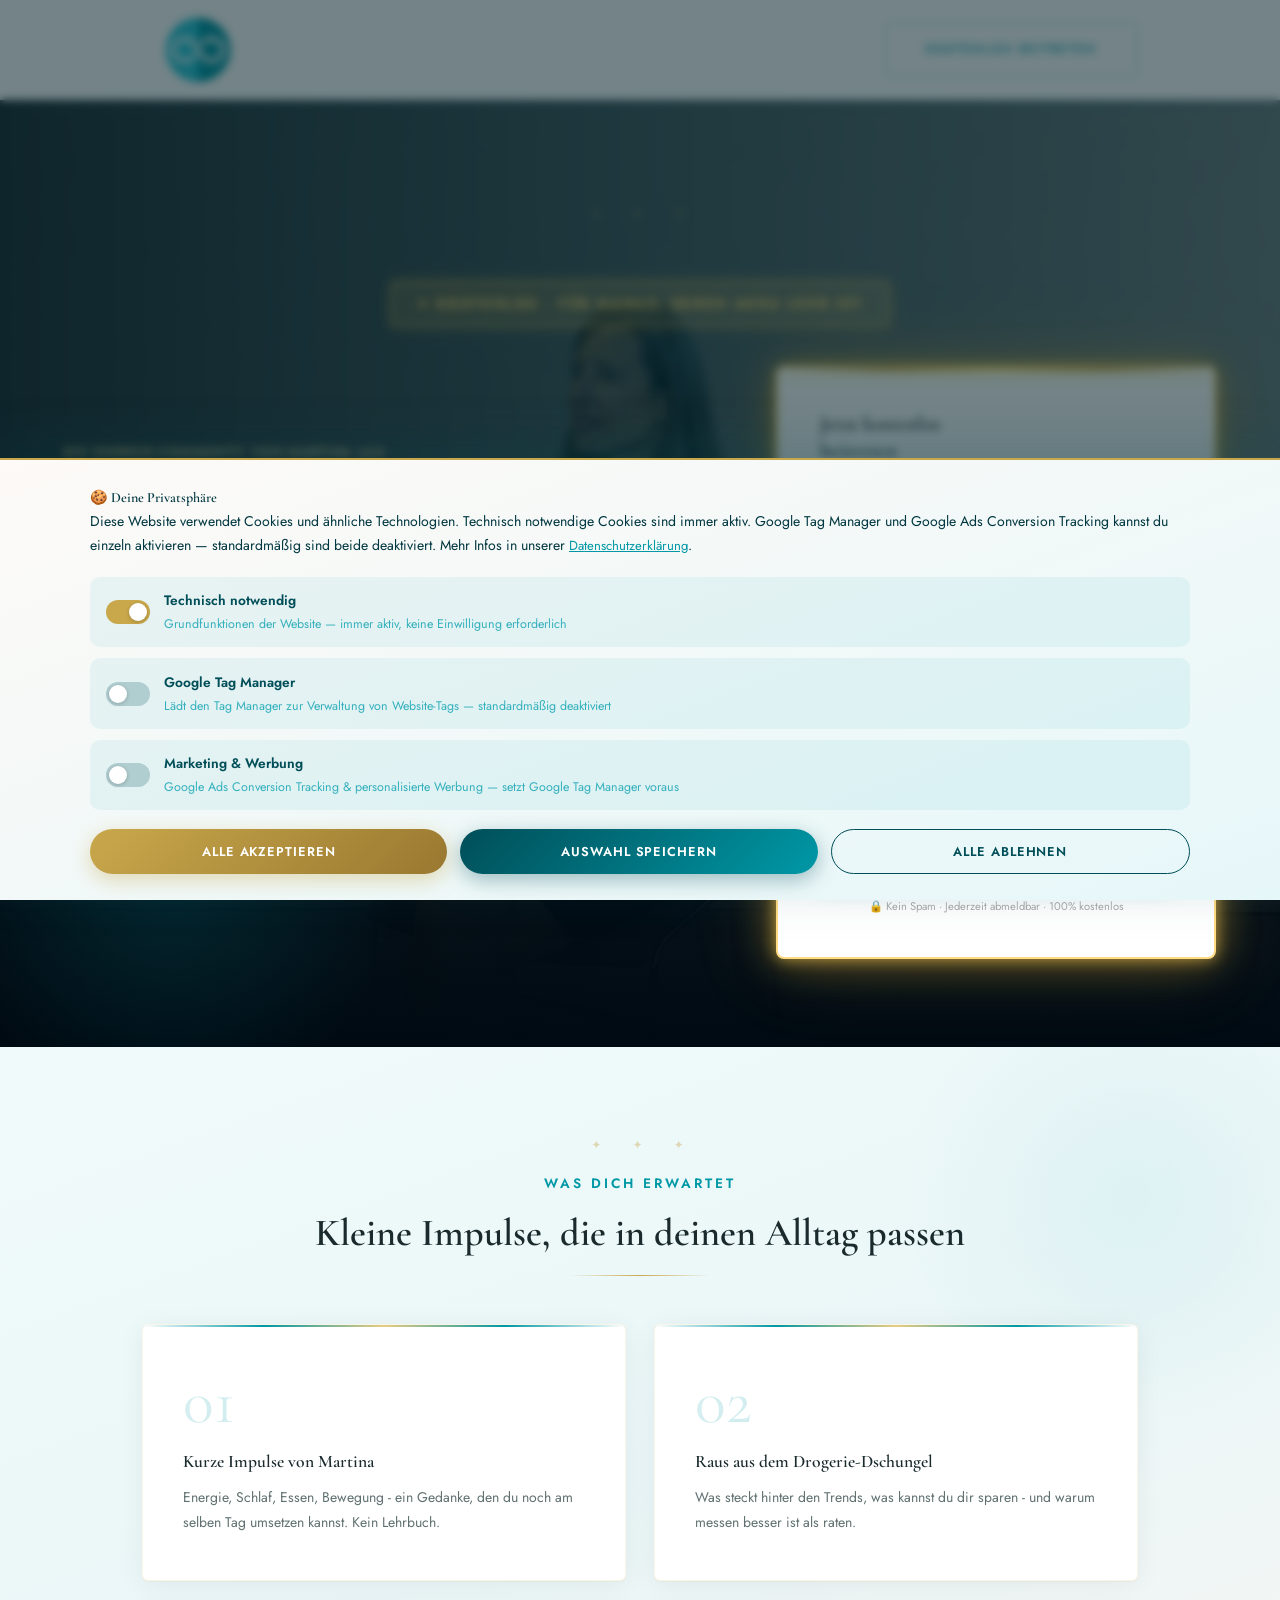
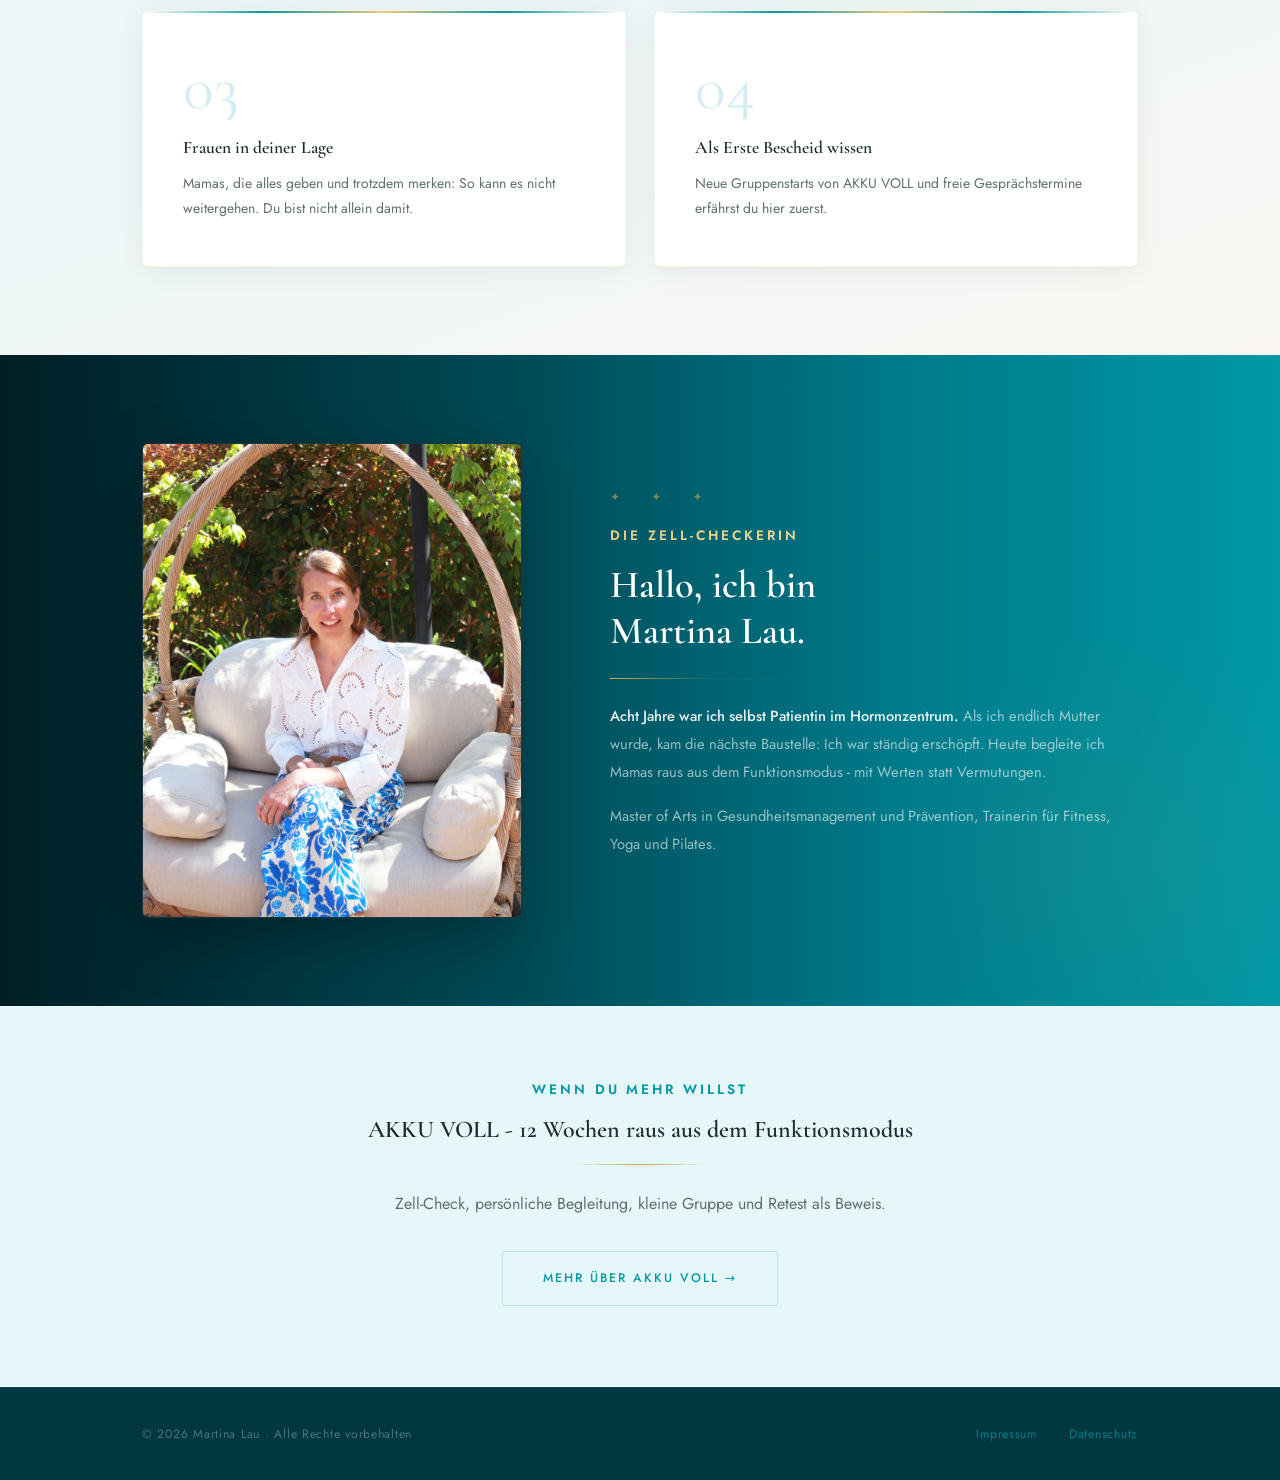
==== commit 1248b973: "Community-Vorschau: WhatsApp-Einladungslink eingetragen, Hinweis zur Sichtbarkeit der Nummer Co-Auth" ====
--- a/community.html
+++ b/community.html
@@ -105,7 +105,7 @@
           <span class="eyebrow eyebrow--gold" style="white-space:normal;">Die Energie-Community von Martina Lau</span>
           <h1>Du musst das nicht<br/><em>allein rausfinden.</em></h1>
           <p class="hero__lead">
-            Müde trotz Schlaf, Blähbauch trotz gesundem Essen, Kopf voller Nebel - und überall nur Tipps, die nicht in deinen Alltag passen? In der kostenlosen Energie-Community teilt Martina kurze, alltagstaugliche Impulse rund um Energie, Schlaf, Essen und Bewegung.
+            Müde trotz Schlaf, Blähbauch trotz gesundem Essen, Kopf voller Nebel - und überall nur Tipps, die nicht in deinen Alltag passen? In der kostenlosen WhatsApp-Community teilt Martina kurze, alltagstaugliche Impulse rund um Energie, Schlaf, Essen und Bewegung.
           </p>
           <p class="hero__lead" style="margin-top:0.8rem;">
             Ohne Wissens-Tsunami, ohne Verkaufs-Dauerfeuer. Und wenn du irgendwann mehr willst, weißt du, wo du Martina findest.
@@ -115,7 +115,7 @@
         <div id="beitreten">
           <div class="form-box" id="community-form-box">
             <p class="form-box__title">Jetzt kostenlos<br/>beitreten</p>
-            <p class="form-box__sub">Trag dich ein - danach bekommst du direkt den Link zur Community.</p>
+            <p class="form-box__sub">Trag dich ein - danach bekommst du direkt den Link zur WhatsApp-Community.</p>
 
             <!--
               MAILERLITE: eigenes Formular "Energie-Community" mit eigener Gruppe anlegen,
@@ -148,8 +148,9 @@
           <!-- Nach dem Absenden -->
           <div class="form-box" id="community-success" style="display:none;text-align:center;">
             <p class="form-box__title">Willkommen, <span id="c-success-name">schön</span>!</p>
-            <p class="form-box__sub" style="margin-bottom:1.4rem;">Ein Klick noch - dann bist du in der Community.</p>
-            <a href="#" id="community-join-link" target="_blank" rel="noopener" class="btn btn--primary btn--lg" style="width:100%;">Jetzt der Community beitreten →</a>
+            <p class="form-box__sub" style="margin-bottom:1.4rem;">Ein Klick noch - dann bist du in der WhatsApp-Community.</p>
+            <a href="#" id="community-join-link" target="_blank" rel="noopener" class="btn btn--primary btn--lg" style="width:100%;">Jetzt der WhatsApp-Community beitreten →</a>
+            <p style="font-size:0.74rem;color:var(--warm-gray);margin-top:0.8rem;line-height:1.6;">Hinweis: In WhatsApp-Communitys sind deine Nummer und dein Profilname für Martina und je nach Einstellung für andere Mitglieder sichtbar. Mehr in der <a href="datenschutz.html" target="_blank">Datenschutzerklärung</a>.</p>
             <p style="font-size:0.82rem;color:var(--warm-gray);margin-top:1.2rem;line-height:1.7;">Und schau in dein Postfach: Bitte bestätige noch kurz deine E-Mail-Adresse, damit Martinas Impulse auch ankommen.</p>
           </div>
         </div>
@@ -234,8 +235,8 @@
   <script src="js/main.js"></script>
   <script>
   (function() {
-    // ── Einladungslink zur Community (WhatsApp/Telegram) hier eintragen ──
-    var COMMUNITY_LINK = '';
+    // ── Einladungslink zur WhatsApp-Community ──
+    var COMMUNITY_LINK = 'https://chat.whatsapp.com/FLLKNbreNdF75UaSXlUsBx';
 
     var EMAIL_RE = /^[^\s@]+@[^\s@]+\.[^\s@]{2,}$/;
     var form = document.getElementById('community-form');
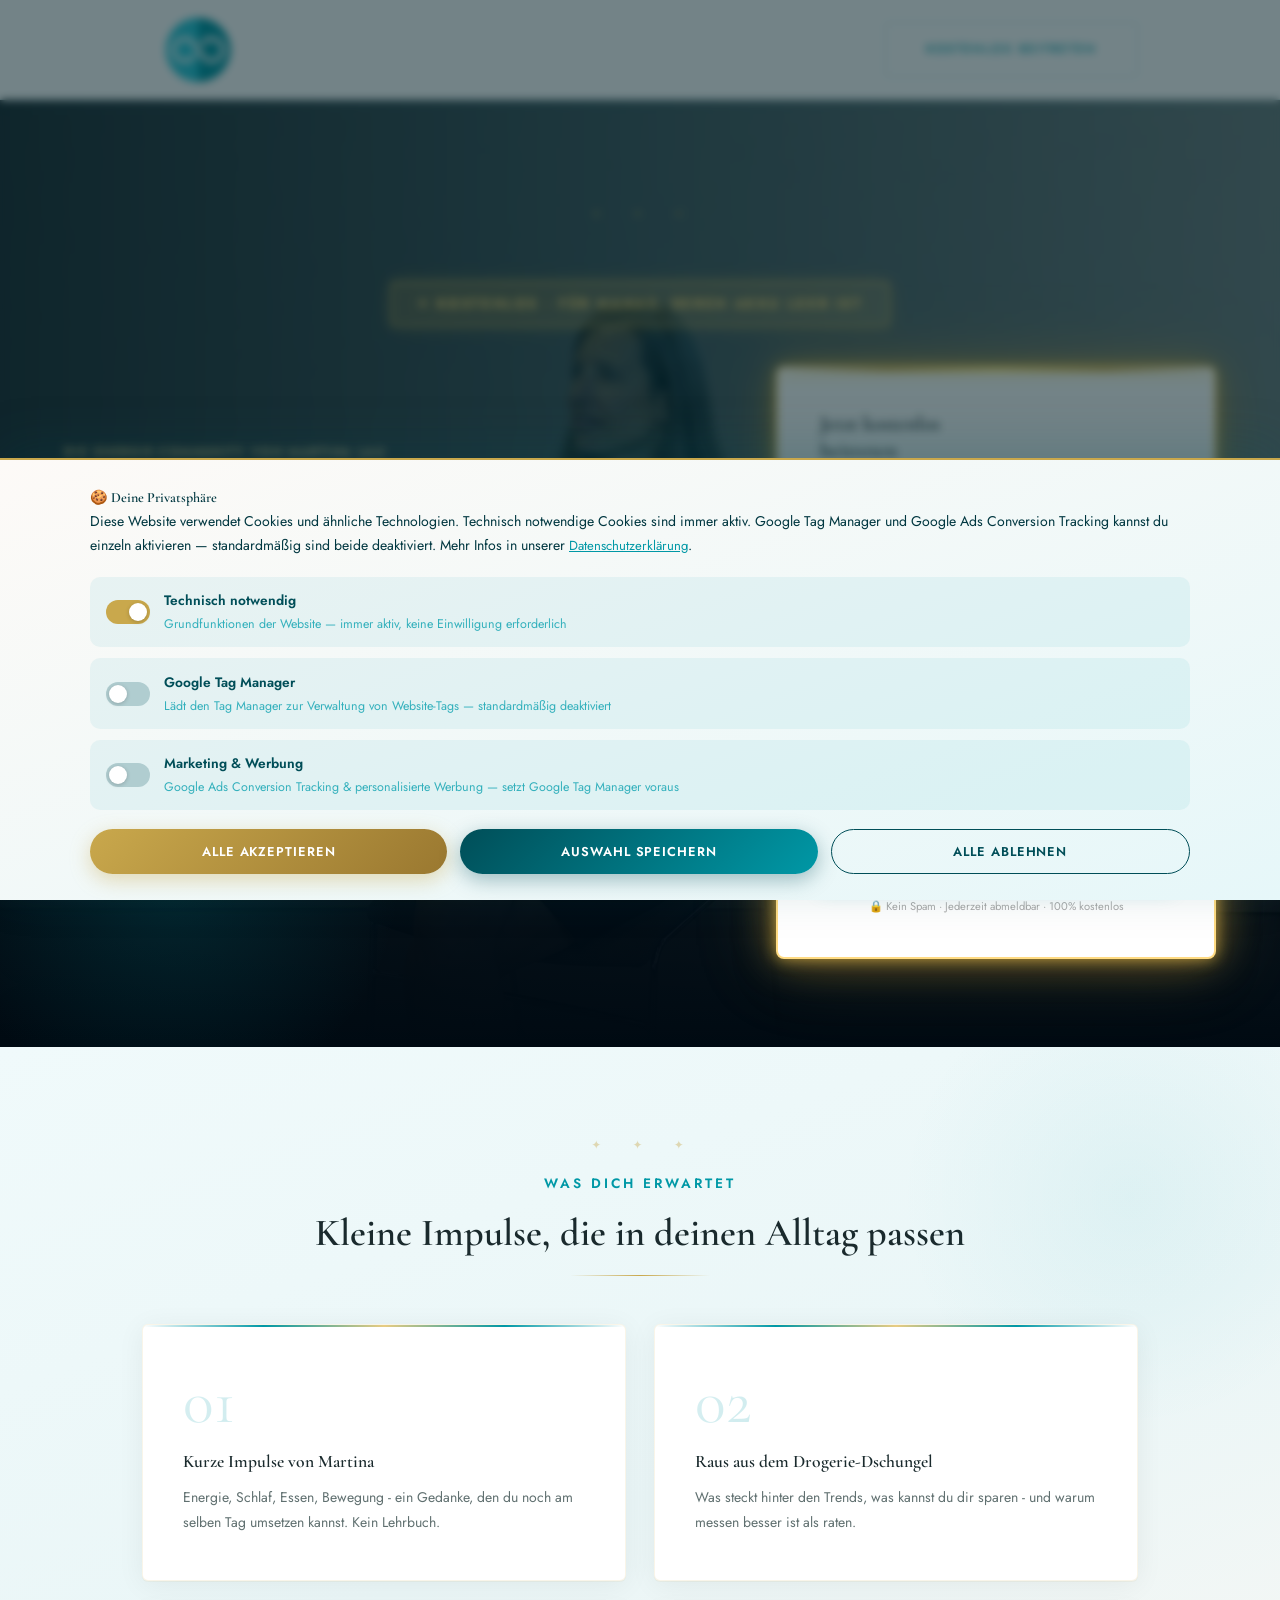
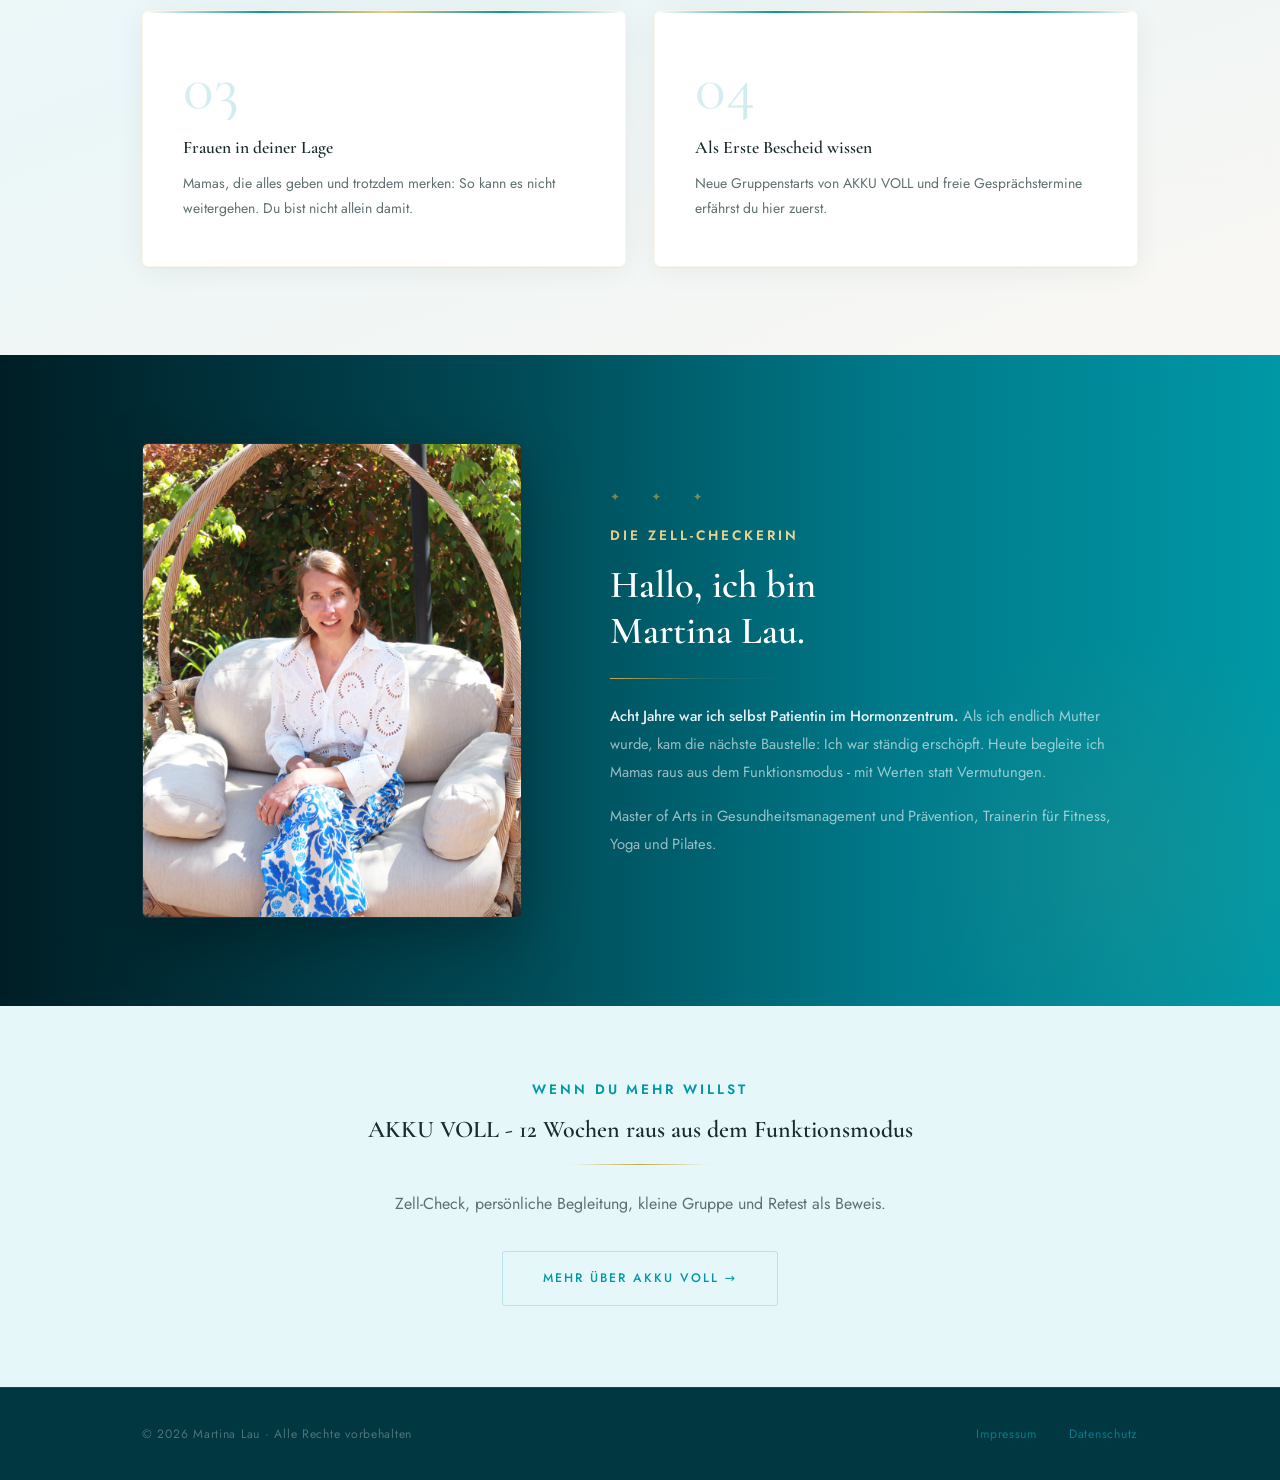
==== commit 2e47b2f3: "Vorschau: Links auf neue Coaching-Seite statt alter Webinar-Startseite Bis zum Austausch der Startse" ====
--- a/community.html
+++ b/community.html
@@ -71,7 +71,7 @@
   <nav class="nav">
     <div class="container">
       <div class="nav__inner">
-        <a href="index.html" class="nav__logo">
+        <a href="index-neu.html" class="nav__logo">
           <div class="nav__logo-icon">
             <img src="Bilder/Logo_MartinaLau.png" alt="Martina Lau Logo" />
           </div>
@@ -216,7 +216,7 @@
       <h2>AKKU VOLL - 12 Wochen raus aus dem Funktionsmodus</h2>
       <div class="divider divider--gold" style="margin:1.2rem auto 1.5rem;"></div>
       <p style="max-width:540px;margin:0 auto 2rem;color:var(--warm-gray);line-height:1.85;">Zell-Check, persönliche Begleitung, kleine Gruppe und Retest als Beweis.</p>
-      <a href="index.html" class="btn btn--outline">Mehr über AKKU VOLL →</a>
+      <a href="index-neu.html" class="btn btn--outline">Mehr über AKKU VOLL →</a>
     </div>
   </section>
 
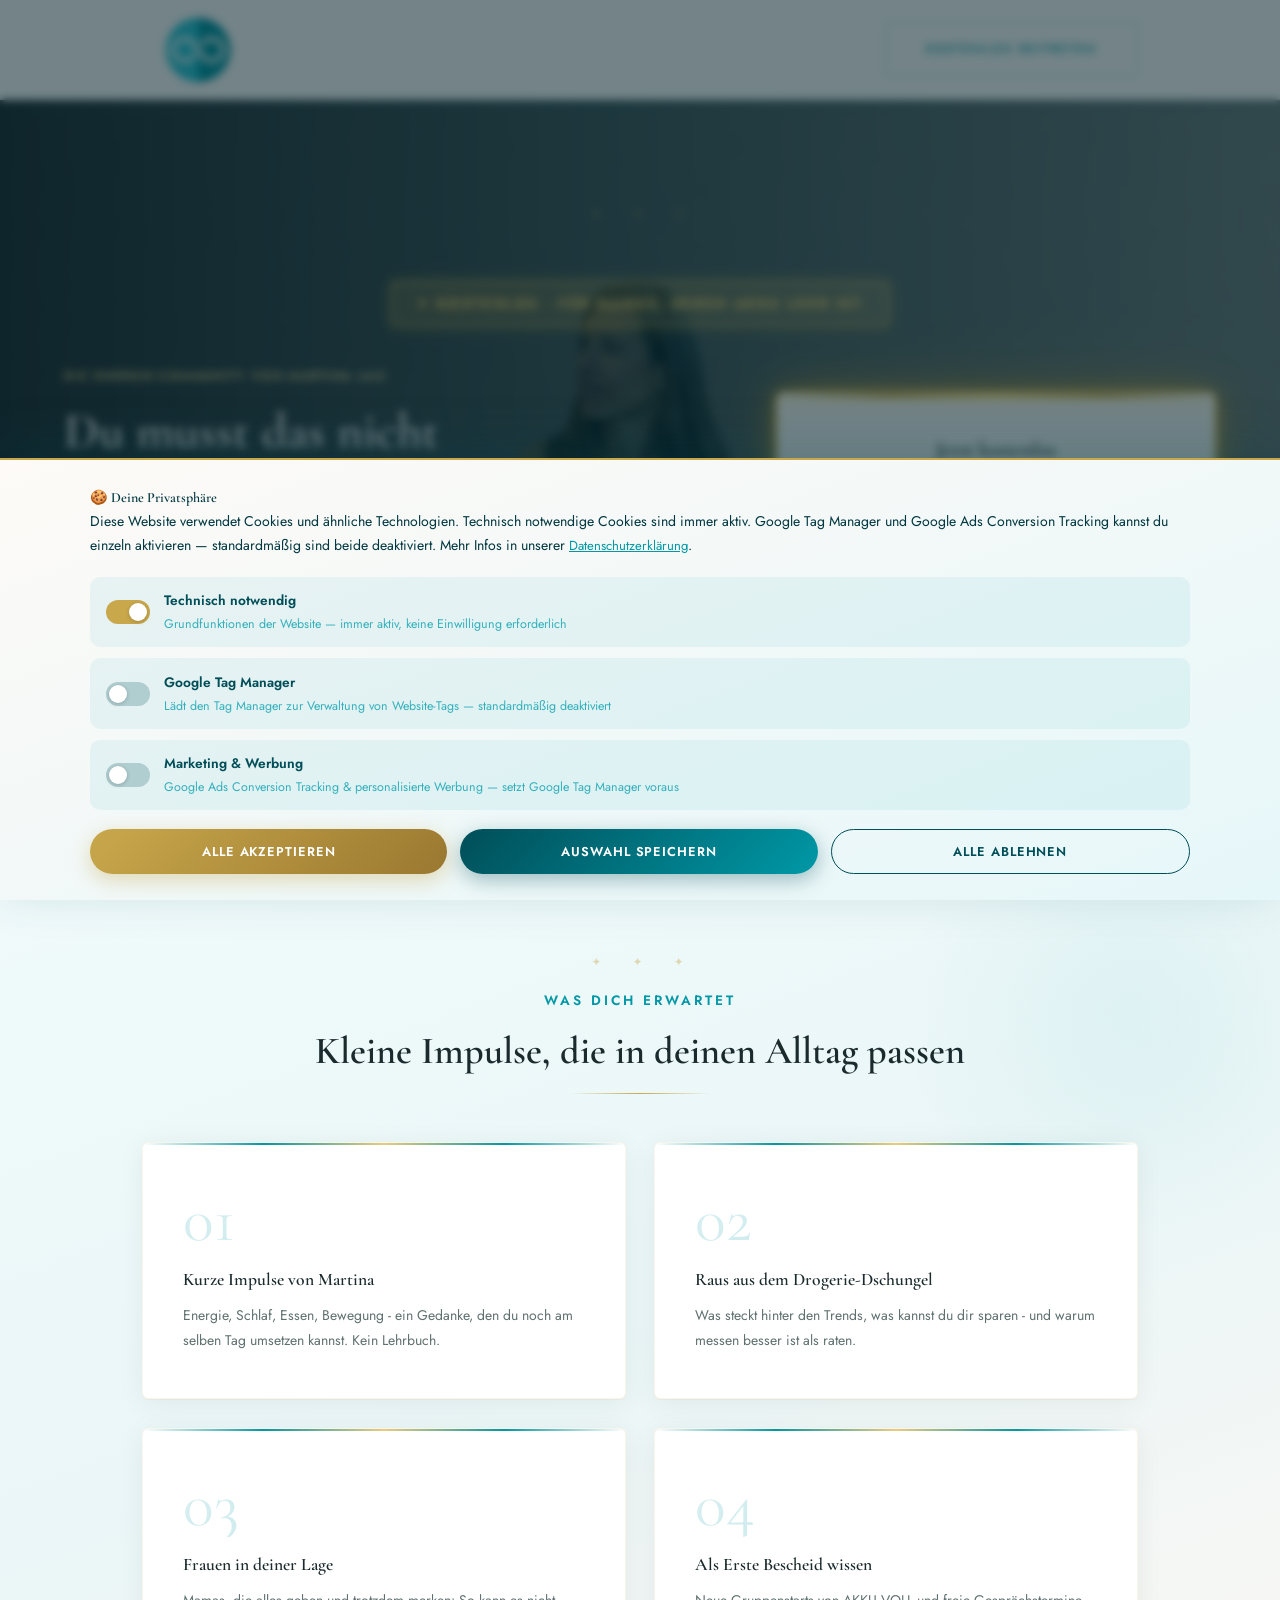
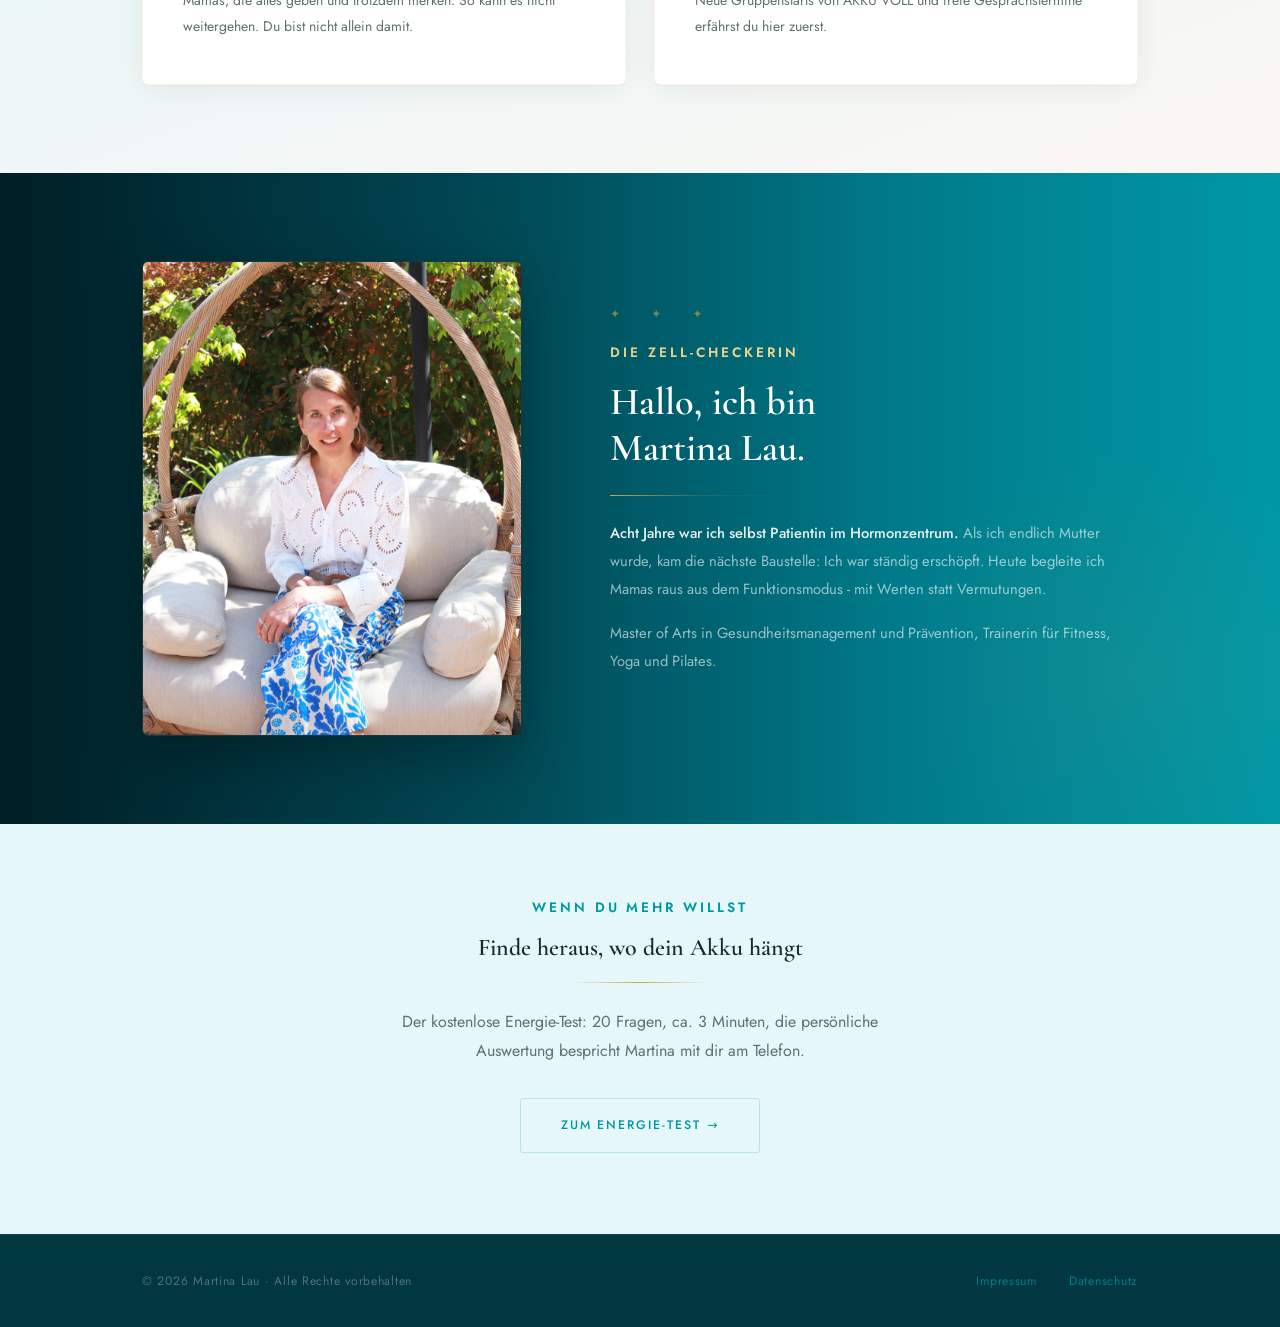
==== commit 1a8035cc: "Community: Beitritt direkt über WhatsApp statt E-Mail-Formular, Datenschutz ergänzt Das Formular spe" ====
--- a/community.html
+++ b/community.html
@@ -71,7 +71,7 @@
   <nav class="nav">
     <div class="container">
       <div class="nav__inner">
-        <a href="index-neu.html" class="nav__logo">
+        <a href="energie-test.html" class="nav__logo">
           <div class="nav__logo-icon">
             <img src="Bilder/Logo_MartinaLau.png" alt="Martina Lau Logo" />
           </div>
@@ -108,50 +108,17 @@
             Müde trotz Schlaf, Blähbauch trotz gesundem Essen, Kopf voller Nebel - und überall nur Tipps, die nicht in deinen Alltag passen? In der kostenlosen WhatsApp-Community teilt Martina kurze, alltagstaugliche Impulse rund um Energie, Schlaf, Essen und Bewegung.
           </p>
           <p class="hero__lead" style="margin-top:0.8rem;">
-            Ohne Wissens-Tsunami, ohne Verkaufs-Dauerfeuer. Und wenn du irgendwann mehr willst, weißt du, wo du Martina findest.
+            Und wenn du irgendwann mehr willst, weißt du, wo du Martina findest.
           </p>
         </div>
 
         <div id="beitreten">
-          <div class="form-box" id="community-form-box">
+          <!-- Beitritt direkt über den WhatsApp-Einladungslink, kein E-Mail-Formular -->
+          <div class="form-box" style="text-align:center;">
             <p class="form-box__title">Jetzt kostenlos<br/>beitreten</p>
-            <p class="form-box__sub">Trag dich ein - danach bekommst du direkt den Link zur WhatsApp-Community.</p>
-
-            <!--
-              MAILERLITE: eigenes Formular "Energie-Community" mit eigener Gruppe anlegen,
-              Double-Opt-in AN (es gehen danach Infos per Mail raus).
-              Formular-ID unten statt FORM_ID_COMMUNITY eintragen.
-            -->
-            <iframe name="ml-hidden-frame-community" style="display:none;" aria-hidden="true"></iframe>
-            <form action="https://assets.mailerlite.com/jsonp/1700428/forms/FORM_ID_COMMUNITY/subscribe"
-                  method="post" target="ml-hidden-frame-community" id="community-form" novalidate>
-              <div class="form-group">
-                <label for="c-fname">Vorname</label>
-                <input type="text" id="c-fname" name="fields[name]" placeholder="Dein Vorname" autocomplete="given-name" required />
-              </div>
-              <div class="form-group">
-                <label for="c-email">E-Mail-Adresse</label>
-                <input type="email" id="c-email" name="fields[email]" placeholder="deine@email.de" autocomplete="email" required />
-              </div>
-              <div class="form-checkbox">
-                <input type="checkbox" id="c-privacy" name="privacy" required />
-                <label for="c-privacy">
-                  Ich bin einverstanden, dass meine Daten gespeichert werden, um mir den Zugang zur Community sowie Impulse und Angebote von Martina Lau per E-Mail zuzusenden. Jederzeit abmeldbar. Es gilt die <a href="datenschutz.html" target="_blank">Datenschutzerklärung</a>.
-                </label>
-              </div>
-              <button type="submit" class="btn btn--primary btn--lg" id="c-submit">Ich bin dabei →</button>
-              <p id="c-error" style="display:none;color:#e05;margin-top:0.8rem;font-size:0.85rem;text-align:center;"></p>
-            </form>
-            <p style="text-align:center;font-size:0.7rem;color:#aaa;margin-top:0.8rem;line-height:1.6;">🔒 Kein Spam · Jederzeit abmeldbar · 100% kostenlos</p>
-          </div>
-
-          <!-- Nach dem Absenden -->
-          <div class="form-box" id="community-success" style="display:none;text-align:center;">
-            <p class="form-box__title">Willkommen, <span id="c-success-name">schön</span>!</p>
-            <p class="form-box__sub" style="margin-bottom:1.4rem;">Ein Klick noch - dann bist du in der WhatsApp-Community.</p>
-            <a href="#" id="community-join-link" target="_blank" rel="noopener" class="btn btn--primary btn--lg" style="width:100%;">Jetzt der WhatsApp-Community beitreten →</a>
-            <p style="font-size:0.74rem;color:var(--warm-gray);margin-top:0.8rem;line-height:1.6;">Hinweis: In WhatsApp-Communitys sind deine Nummer und dein Profilname für Martina und je nach Einstellung für andere Mitglieder sichtbar. Mehr in der <a href="datenschutz.html" target="_blank">Datenschutzerklärung</a>.</p>
-            <p style="font-size:0.82rem;color:var(--warm-gray);margin-top:1.2rem;line-height:1.7;">Und schau in dein Postfach: Bitte bestätige noch kurz deine E-Mail-Adresse, damit Martinas Impulse auch ankommen.</p>
+            <p class="form-box__sub" style="margin-bottom:1.4rem;">Ein Klick, und du bist in der WhatsApp-Community.</p>
+            <a href="https://chat.whatsapp.com/FLLKNbreNdF75UaSXlUsBx" target="_blank" rel="noopener" class="btn btn--primary btn--lg" style="width:100%;">WhatsApp-Community →</a>
+            <p style="font-size:0.78rem;color:var(--warm-gray);margin-top:1rem;line-height:1.6;">Hinweis: In der WhatsApp-Community sind deine Nummer und dein Profilname für Martina und je nach Einstellung für andere Mitglieder sichtbar. Du kannst jederzeit austreten. Mehr in der <a href="datenschutz.html" target="_blank">Datenschutzerklärung</a>.</p>
           </div>
         </div>
       </div>
@@ -213,10 +180,10 @@
   <section style="background:var(--teal-pale);padding:4.5rem 0;">
     <div class="container--narrow" style="text-align:center;">
       <span class="eyebrow">Wenn du mehr willst</span>
-      <h2>AKKU VOLL - 12 Wochen raus aus dem Funktionsmodus</h2>
+      <h2>Finde heraus, wo dein Akku hängt</h2>
       <div class="divider divider--gold" style="margin:1.2rem auto 1.5rem;"></div>
-      <p style="max-width:540px;margin:0 auto 2rem;color:var(--warm-gray);line-height:1.85;">Zell-Check, persönliche Begleitung, kleine Gruppe und Retest als Beweis.</p>
-      <a href="index-neu.html" class="btn btn--outline">Mehr über AKKU VOLL →</a>
+      <p style="max-width:540px;margin:0 auto 2rem;color:var(--warm-gray);line-height:1.85;">Der kostenlose Energie-Test: 20 Fragen, ca. 3 Minuten, die persönliche Auswertung bespricht Martina mit dir am Telefon.</p>
+      <a href="energie-test.html" class="btn btn--outline">Zum Energie-Test →</a>
     </div>
   </section>
 
@@ -233,43 +200,6 @@
   </footer>
 
   <script src="js/main.js"></script>
-  <script>
-  (function() {
-    // ── Einladungslink zur WhatsApp-Community ──
-    var COMMUNITY_LINK = 'https://chat.whatsapp.com/FLLKNbreNdF75UaSXlUsBx';
-
-    var EMAIL_RE = /^[^\s@]+@[^\s@]+\.[^\s@]{2,}$/;
-    var form = document.getElementById('community-form');
-    form.addEventListener('submit', function(e) {
-      var name    = document.getElementById('c-fname').value.trim();
-      var email   = document.getElementById('c-email').value.trim();
-      var privacy = document.getElementById('c-privacy').checked;
-      var err     = document.getElementById('c-error');
-      function fail(msg) { e.preventDefault(); err.textContent = msg; err.style.display = 'block'; }
-      if (!name || !email) return fail('Bitte Vorname und E-Mail ausfüllen.');
-      if (!EMAIL_RE.test(email)) return fail('Bitte gib eine gültige E-Mail-Adresse ein.');
-      if (!privacy) return fail('Bitte stimme der Datenschutzerklärung zu.');
-
-      err.style.display = 'none';
-      document.getElementById('c-submit').disabled = true;
-
-      window.dataLayer = window.dataLayer || [];
-      window.dataLayer.push({ event: 'lead_community', funnel: 'akku-voll' });
-
-      // Solange keine echte Formular-ID eingetragen ist, nichts an MailerLite senden
-      if (form.action.indexOf('FORM_ID_') !== -1) e.preventDefault();
-
-      setTimeout(function() {
-        document.getElementById('c-success-name').textContent = name;
-        var link = document.getElementById('community-join-link');
-        if (COMMUNITY_LINK) { link.href = COMMUNITY_LINK; }
-        else { link.removeAttribute('target'); link.addEventListener('click', function(ev) { ev.preventDefault(); alert('Der Community-Link wird noch eingetragen.'); }); }
-        document.getElementById('community-form-box').style.display = 'none';
-        document.getElementById('community-success').style.display = 'block';
-      }, 700);
-    });
-  })();
-  </script>
 <!-- ══════════════════════════════════════════════
      DSGVO COOKIE BANNER — Consent Mode v2
      Martina Lau · martinalau.org
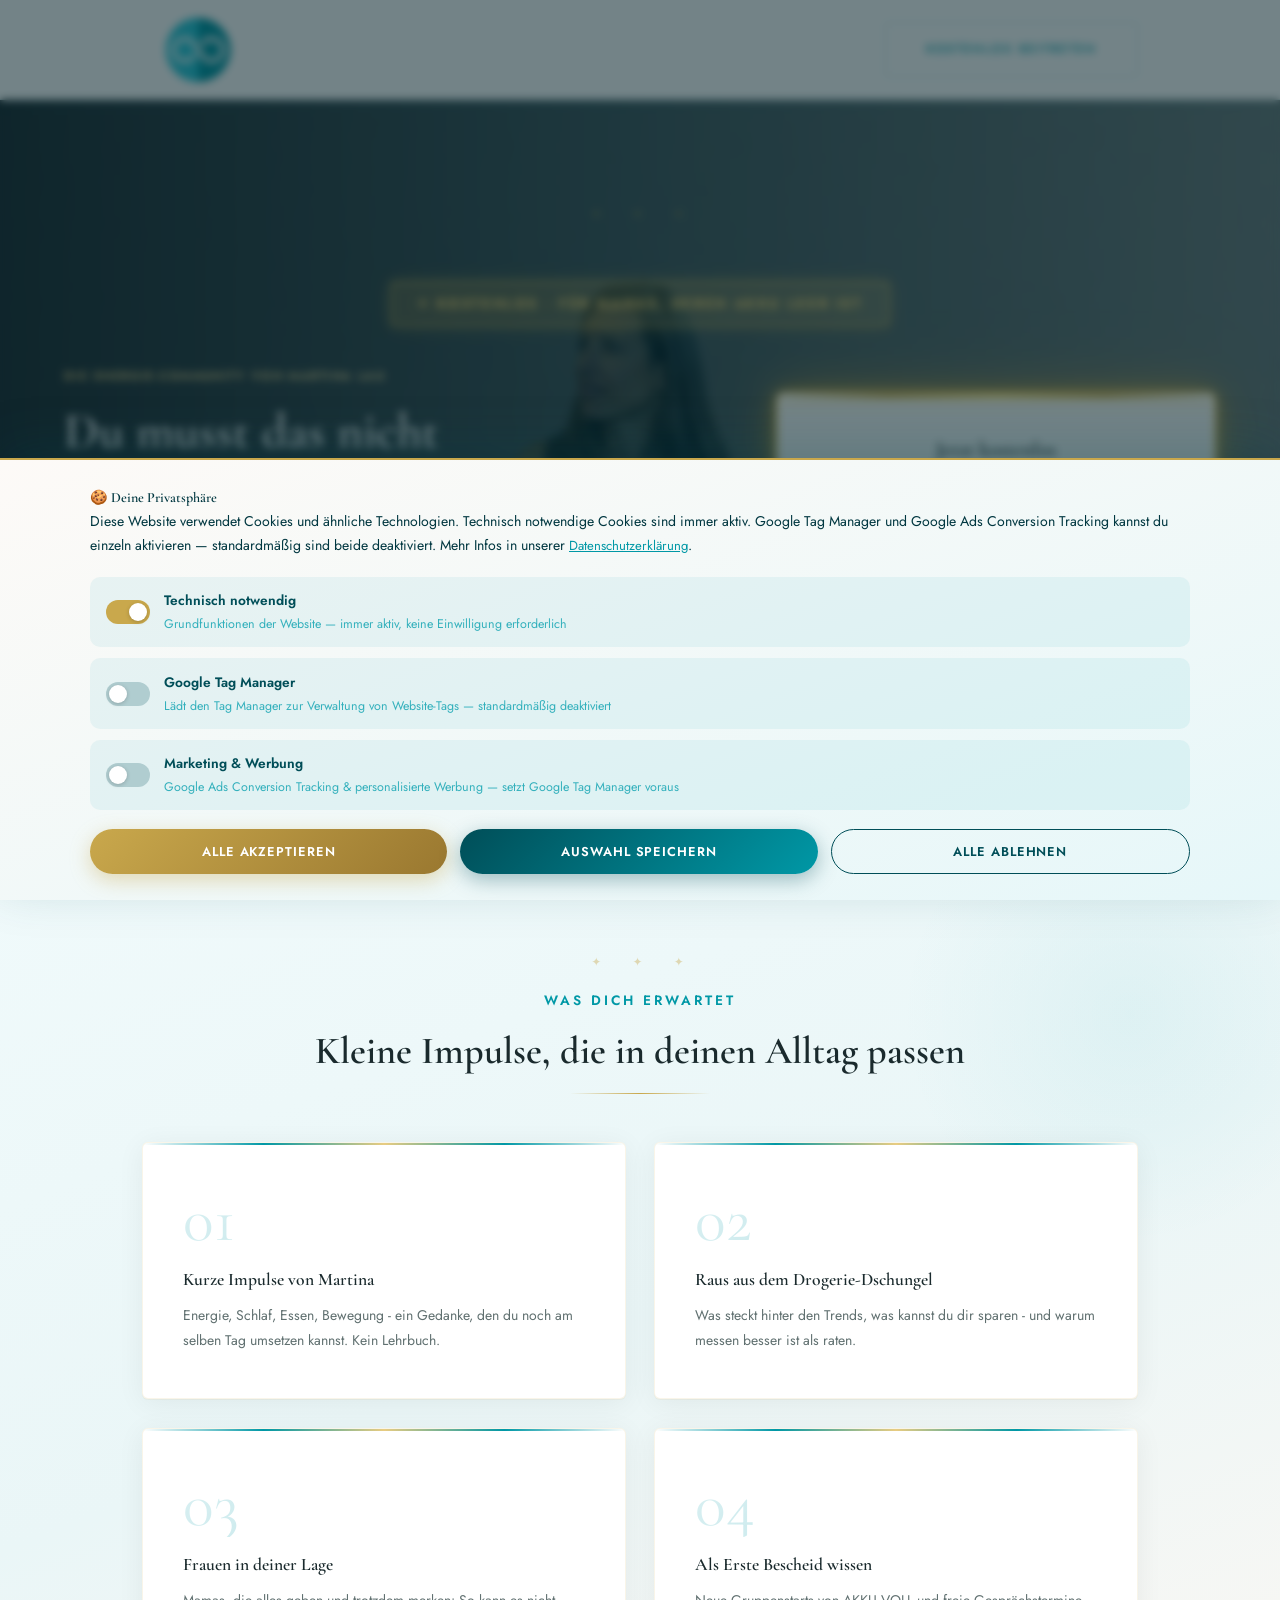
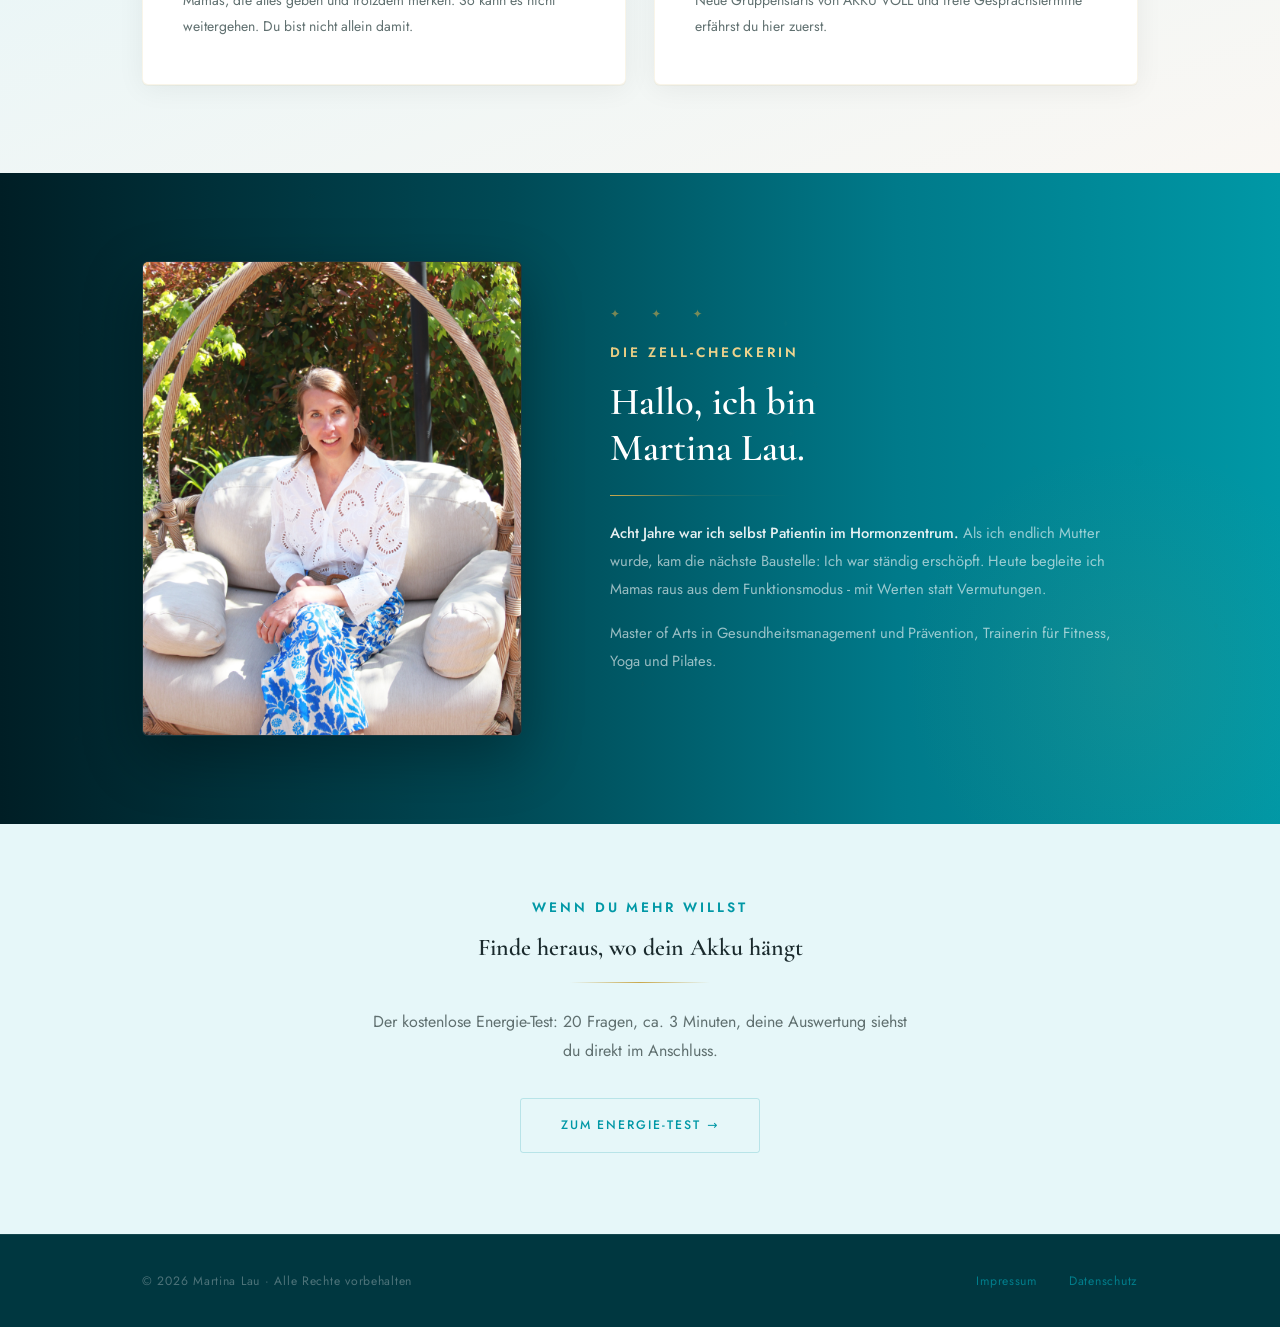
==== commit fa37e995: "Energie-Test: Ergebnis direkt nach E-Mail, Telefonnummer freiwillig mit eigener Einwilligung; Link-B" ====
--- a/community.html
+++ b/community.html
@@ -182,7 +182,7 @@
       <span class="eyebrow">Wenn du mehr willst</span>
       <h2>Finde heraus, wo dein Akku hängt</h2>
       <div class="divider divider--gold" style="margin:1.2rem auto 1.5rem;"></div>
-      <p style="max-width:540px;margin:0 auto 2rem;color:var(--warm-gray);line-height:1.85;">Der kostenlose Energie-Test: 20 Fragen, ca. 3 Minuten, die persönliche Auswertung bespricht Martina mit dir am Telefon.</p>
+      <p style="max-width:540px;margin:0 auto 2rem;color:var(--warm-gray);line-height:1.85;">Der kostenlose Energie-Test: 20 Fragen, ca. 3 Minuten, deine Auswertung siehst du direkt im Anschluss.</p>
       <a href="energie-test.html" class="btn btn--outline">Zum Energie-Test →</a>
     </div>
   </section>
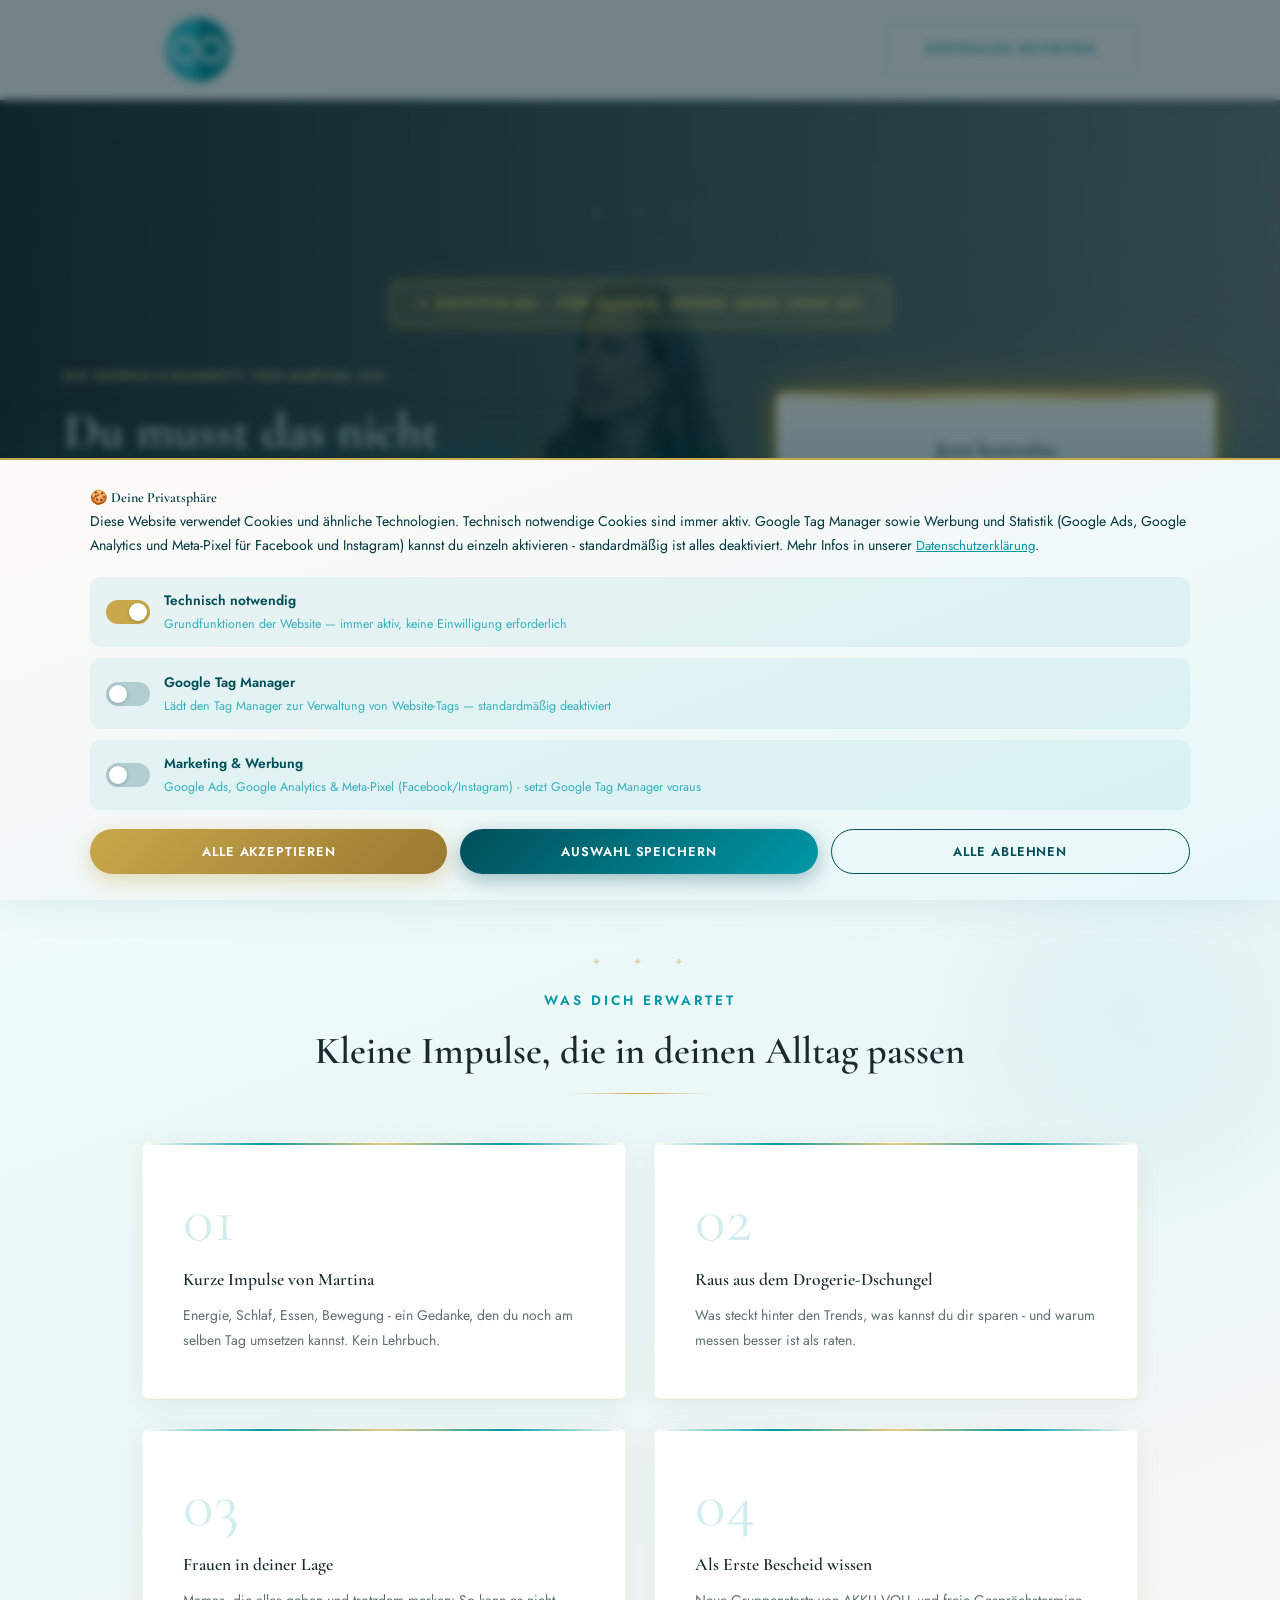
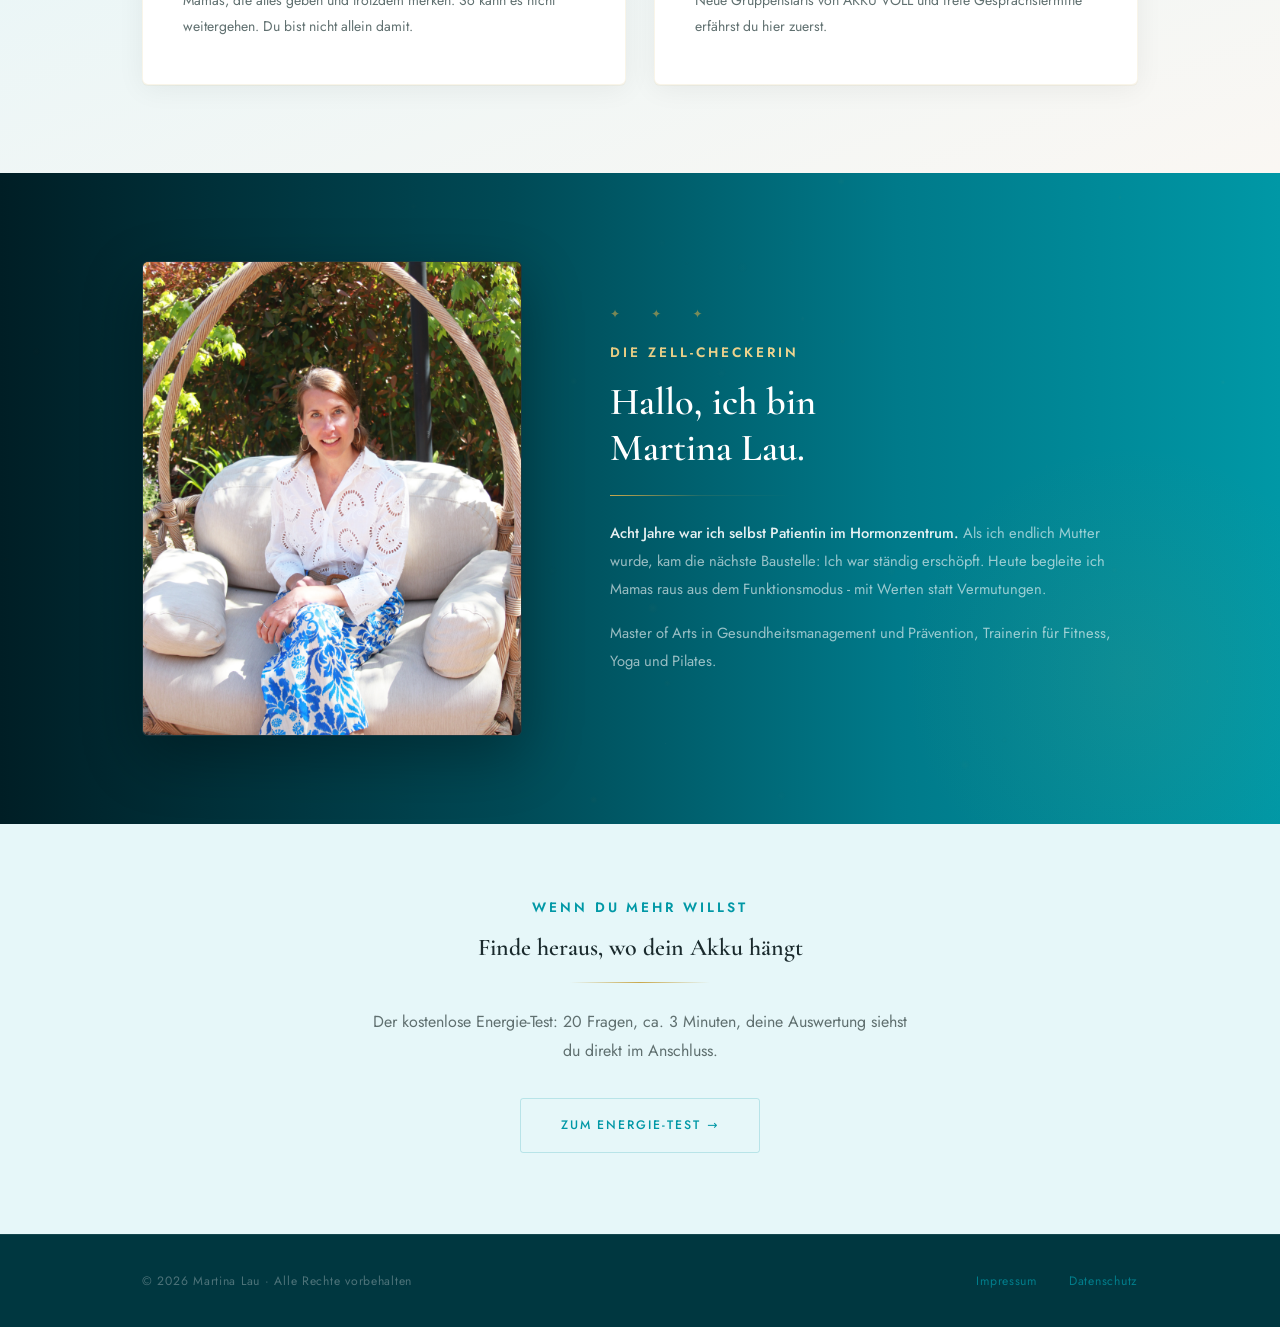
==== commit 220a222c: "Energie-Test: Ergebnis zusätzlich per E-Mail; Cookie-Banner + Datenschutz um Meta-Pixel ergänzt (läd" ====
--- a/community.html
+++ b/community.html
@@ -323,7 +323,7 @@
         <p>
           Diese Website verwendet Cookies und ähnliche Technologien.
           Technisch notwendige Cookies sind immer aktiv.
-          Google Tag Manager und Google Ads Conversion Tracking kannst du einzeln aktivieren — standardmäßig sind beide deaktiviert.
+          Google Tag Manager sowie Werbung und Statistik (Google Ads, Google Analytics und Meta-Pixel für Facebook und Instagram) kannst du einzeln aktivieren - standardmäßig ist alles deaktiviert.
           Mehr Infos in unserer <a href="datenschutz.html">Datenschutzerklärung</a>.
         </p>
       </div>
@@ -357,7 +357,7 @@
         </label>
         <div class="cb-toggle-label">
           <strong>Marketing &amp; Werbung</strong>
-          <span>Google Ads Conversion Tracking &amp; personalisierte Werbung — setzt Google Tag Manager voraus</span>
+          <span>Google Ads, Google Analytics &amp; Meta-Pixel (Facebook/Instagram) - setzt Google Tag Manager voraus</span>
         </div>
       </div>
     </div>
@@ -474,5 +474,34 @@
 })();
 </script>
 
+
+<!-- Meta-Pixel (Facebook/Instagram): lädt NUR nach Einwilligung "Marketing & Werbung".
+     META_PIXEL_ID vom Meta-Ads-Dienstleister eintragen - solange leer, lädt nichts. -->
+<script>
+(function(){
+  var META_PIXEL_ID = '';
+  function load(){
+    if (!META_PIXEL_ID || window.fbq) return;
+    !function(f,b,e,v,n,t,s){if(f.fbq)return;n=f.fbq=function(){n.callMethod?
+    n.callMethod.apply(n,arguments):n.queue.push(arguments)};if(!f._fbq)f._fbq=n;
+    n.push=n;n.loaded=!0;n.version='2.0';n.queue=[];t=b.createElement(e);t.async=!0;
+    t.src=v;s=b.getElementsByTagName(e)[0];s.parentNode.insertBefore(t,s)}(window,
+    document,'script','https://connect.facebook.net/en_US/fbevents.js');
+    fbq('init', META_PIXEL_ID);
+    fbq('track', 'PageView');
+  }
+  function check(){
+    try {
+      var d = JSON.parse(localStorage.getItem('martina_lau_consent') || 'null');
+      if (d && d.marketing && (!d.expires || Date.now() < d.expires)) load();
+    } catch (e) {}
+  }
+  check();
+  ['cb-accept-all', 'cb-save'].forEach(function(id){
+    var b = document.getElementById(id);
+    if (b) b.addEventListener('click', function(){ setTimeout(check, 50); });
+  });
+})();
+</script>
 </body>
 </html>
